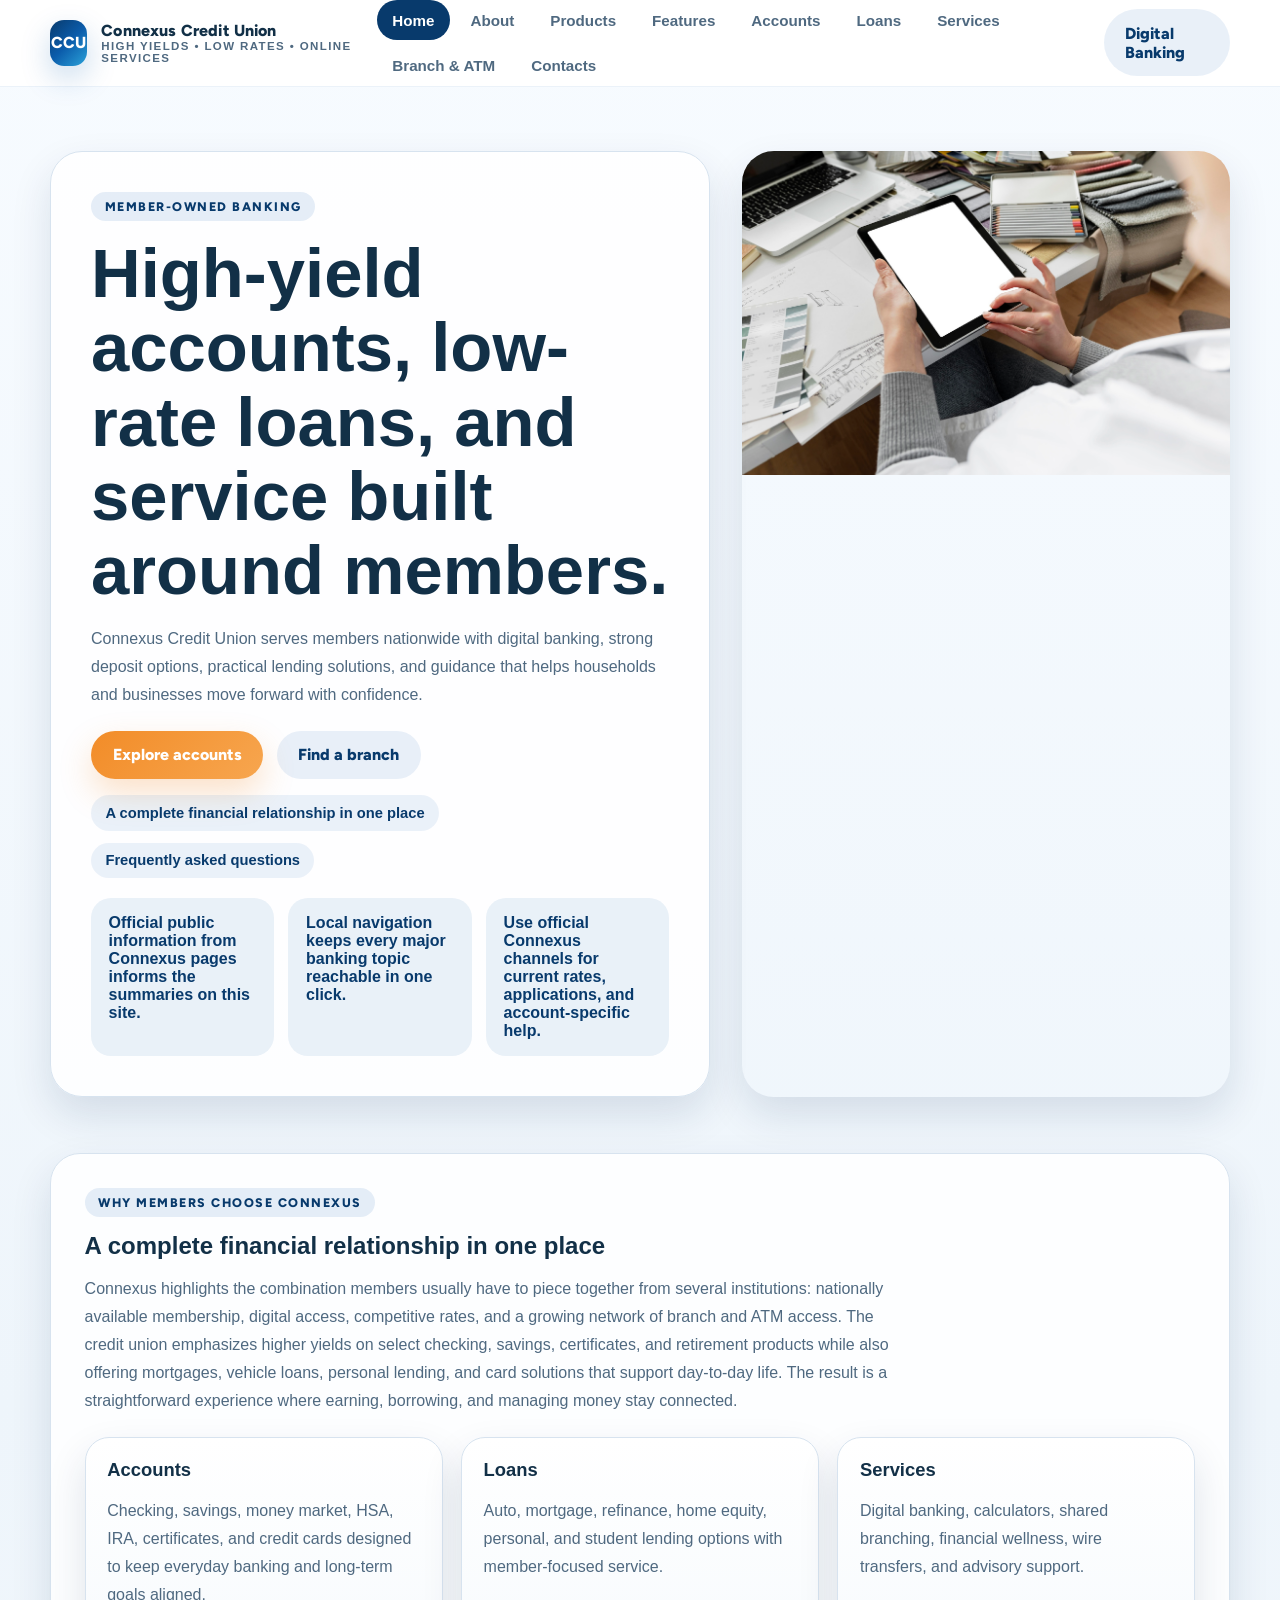
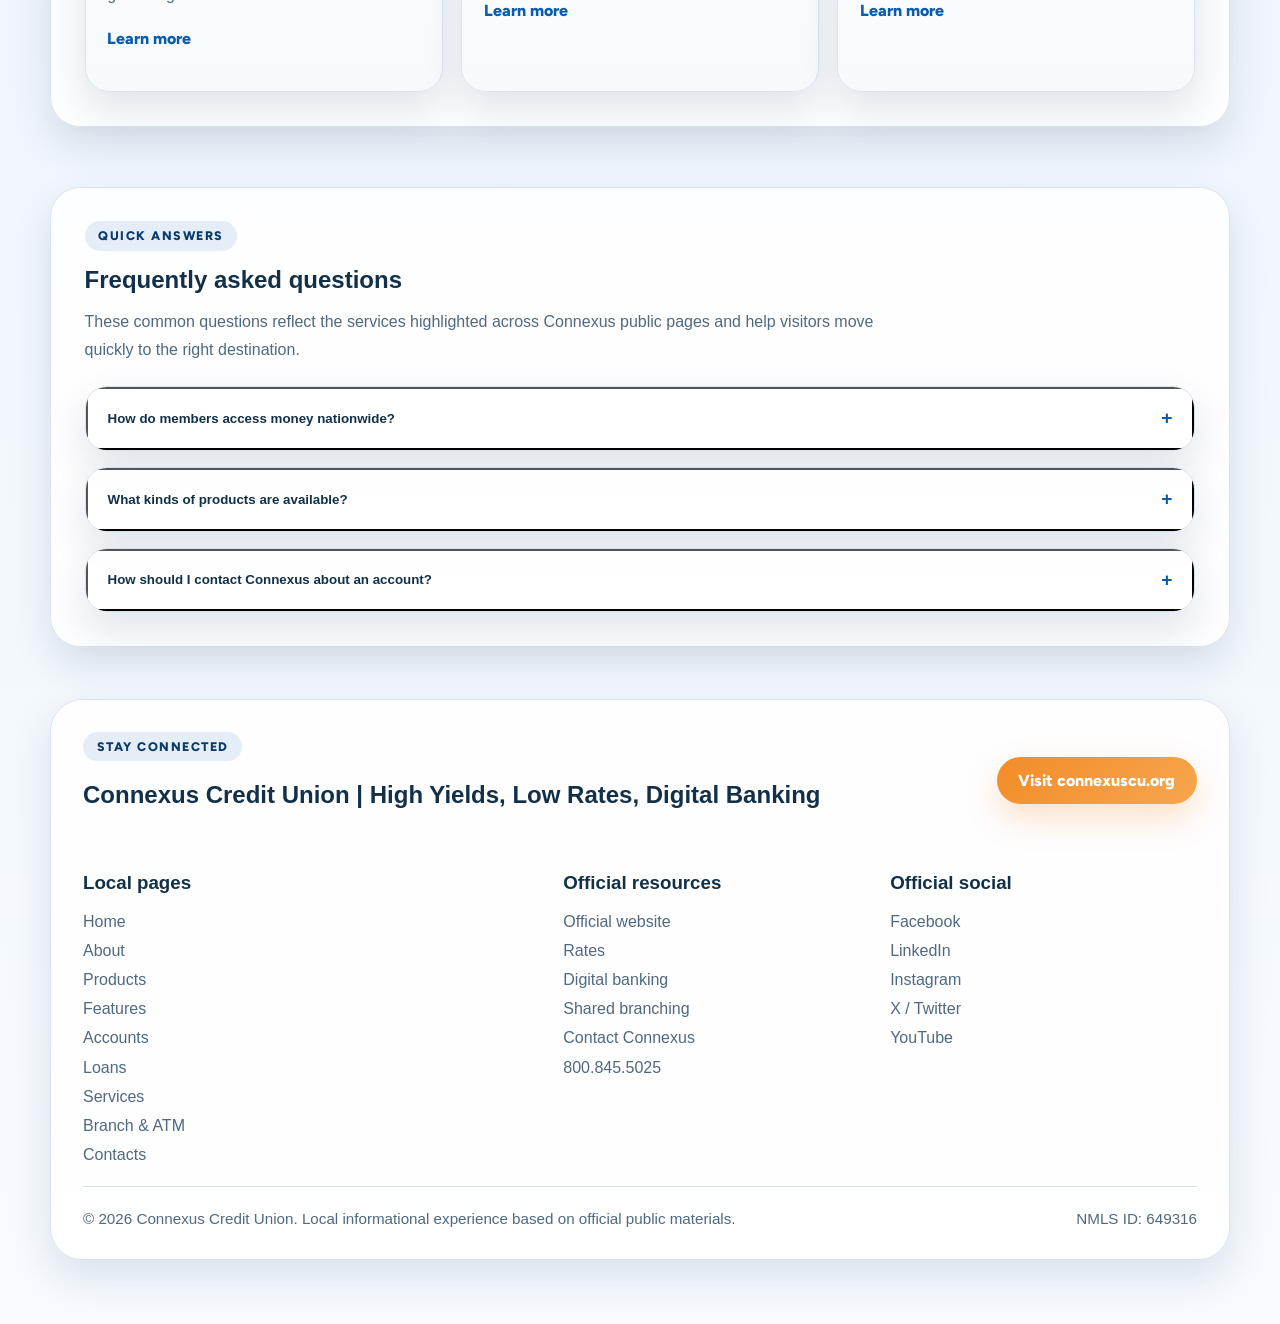
==== index.html @ adf637c6 "feat: add connexus site sections and navigation" ====
<!DOCTYPE html>
<html lang="en">
<head>
  <meta charset="UTF-8">
  <meta name="viewport" content="width=device-width, initial-scale=1.0">
  <title>Connexus Credit Union | High Yields, Low Rates, Digital Banking</title>
  <meta name="description" content="Connexus Credit Union informational page covering accounts, loans, services, locations, and contact details.">
  <link rel="preconnect" href="https://fonts.googleapis.com">
  <link rel="preconnect" href="https://fonts.gstatic.com" crossorigin>
  <link href="https://fonts.googleapis.com/css2?family=Figtree:wght@400;500;600;700;800&display=swap" rel="stylesheet">
  <link href="css2.css" rel="stylesheet">
  <link href="css2-1.css" rel="stylesheet">
  <link href="site.css" rel="stylesheet">
</head>
<body>
  <a class="skip-link" href="#main-content">Skip to content</a>
  <header class="site-header">
    <div class="container nav-shell">
      <a class="brand-mark" href="index.html">
        <span class="brand-icon">CCU</span>
        <span class="brand-copy">Connexus Credit Union<small>High yields • Low rates • Online services</small></span>
      </a>
      <nav aria-label="Primary">
        <button class="menu-toggle" type="button" data-mobile-toggle aria-expanded="false" aria-controls="mobile-menu">☰</button>
        <div class="nav-links" id="mobile-menu" data-mobile-menu><a class="nav-link is-active" href="index.html">Home</a><a class="nav-link" href="about/index.html">About</a><a class="nav-link" href="products/index.html">Products</a><a class="nav-link" href="features/index.html">Features</a><a class="nav-link" href="accounts/index.html">Accounts</a><a class="nav-link" href="loans/index.html">Loans</a><a class="nav-link" href="services/index.html">Services</a><a class="nav-link" href="branch-atm-locator/index.html">Branch & ATM</a><a class="nav-link" href="contacts/index.html">Contacts</a></div>
      </nav>
      <div class="nav-actions">
        <a class="button-secondary" href="https://www.connexuscu.org/digital-banking/" target="_blank" rel="noreferrer">Digital Banking</a>
      </div>
    </div>
  </header>
  <main id="main-content">
    <section class="page-hero">
      <div class="container hero-grid">
        <div class="hero-copy">
          <span class="kicker">Member-Owned Banking</span>
          <h1>High-yield accounts, low-rate loans, and service built around members.</h1>
          <p>Connexus Credit Union serves members nationwide with digital banking, strong deposit options, practical lending solutions, and guidance that helps households and businesses move forward with confidence.</p>
          <div class="hero-actions"><a class="button" href="accounts/index.html">Explore accounts</a><a class="button-secondary" href="branch-atm-locator/index.html">Find a branch</a></div>
          <div class="anchor-nav"><a href="#highlights">A complete financial relationship in one place</a><a href="#faq">Frequently asked questions</a></div>
          
      <div class="utility-strip">
        <div class="utility-chip">Official public information from Connexus pages informs the summaries on this site.</div>
        <div class="utility-chip">Local navigation keeps every major banking topic reachable in one click.</div>
        <div class="utility-chip">Use official Connexus channels for current rates, applications, and account-specific help.</div>
      </div>
    
        </div>
        <div class="hero-image">
          <img src="close-up-hands-holding-tablet_23-2148903495.jpg" alt="Connexus Credit Union themed illustration">
        </div>
      </div>
    </section>
    <section class="section" id="highlights"><div class="container"><div class="section-panel"><div class="section-heading"><span class="kicker">Why members choose Connexus</span><h2>A complete financial relationship in one place</h2><p>Connexus highlights the combination members usually have to piece together from several institutions: nationally available membership, digital access, competitive rates, and a growing network of branch and ATM access. The credit union emphasizes higher yields on select checking, savings, certificates, and retirement products while also offering mortgages, vehicle loans, personal lending, and card solutions that support day-to-day life. The result is a straightforward experience where earning, borrowing, and managing money stay connected.</p></div><div class="grid grid-3"><article class="card"><h3>Accounts</h3><p>Checking, savings, money market, HSA, IRA, certificates, and credit cards designed to keep everyday banking and long-term goals aligned.</p><p><a class="card-link" href="accounts/index.html">Learn more</a></p></article><article class="card"><h3>Loans</h3><p>Auto, mortgage, refinance, home equity, personal, and student lending options with member-focused service.</p><p><a class="card-link" href="loans/index.html">Learn more</a></p></article><article class="card"><h3>Services</h3><p>Digital banking, calculators, shared branching, financial wellness, wire transfers, and advisory support.</p><p><a class="card-link" href="services/index.html">Learn more</a></p></article></div></div></div></section><section class="section" id="faq"><div class="container"><div class="section-panel"><div class="section-heading"><span class="kicker">Quick answers</span><h2>Frequently asked questions</h2><p>These common questions reflect the services highlighted across Connexus public pages and help visitors move quickly to the right destination.</p></div><div class="faq-list"><article class="faq-item" data-faq-item><button class="faq-question" type="button" data-faq-button aria-expanded="false"><span>How do members access money nationwide?</span><span data-faq-symbol>+</span></button><div class="faq-answer" data-faq-answer hidden><p>Connexus participates in broad ATM and shared branching networks, so members can pair online banking with in-person access when they travel or relocate.</p></div></article><article class="faq-item" data-faq-item><button class="faq-question" type="button" data-faq-button aria-expanded="false"><span>What kinds of products are available?</span><span data-faq-symbol>+</span></button><div class="faq-answer" data-faq-answer hidden><p>The credit union offers deposit accounts, certificates, retirement and health savings options, mortgages, auto lending, personal loans, and cards for both individuals and businesses.</p></div></article><article class="faq-item" data-faq-item><button class="faq-question" type="button" data-faq-button aria-expanded="false"><span>How should I contact Connexus about an account?</span><span data-faq-symbol>+</span></button><div class="faq-answer" data-faq-answer hidden><p>For sensitive account questions, use Digital Banking secure messaging or call the member contact center instead of public email.</p></div></article></div></div></div></section>
  </main>
  
    <footer class="footer-cta">
      <div class="container">
        <div class="footer-panel">
          <div class="footer-title-row">
            <div>
              <span class="kicker">Stay connected</span>
              <h2 data-footer-title>Connexus Credit Union | High Yields, Low Rates, Digital Banking</h2>
            </div>
            <a class="button" href="https://www.connexuscu.org/" target="_blank" rel="noreferrer">Visit connexuscu.org</a>
          </div>
          <div class="footer-grid">
            <section class="footer-group" data-footer-group>
              <h3 data-footer-toggle>Local pages</h3>
              <div class="footer-links"><a href="index.html">Home</a><a href="about/index.html">About</a><a href="products/index.html">Products</a><a href="features/index.html">Features</a><a href="accounts/index.html">Accounts</a><a href="loans/index.html">Loans</a><a href="services/index.html">Services</a><a href="branch-atm-locator/index.html">Branch & ATM</a><a href="contacts/index.html">Contacts</a></div>
            </section>
            <section class="footer-group" data-footer-group>
              <h3 data-footer-toggle>Official resources</h3>
              <div class="meta-list"><a href="https://www.connexuscu.org/" target="_blank" rel="noreferrer">Official website</a><a href="https://www.connexuscu.org/rates" target="_blank" rel="noreferrer">Rates</a><a href="https://www.connexuscu.org/digital-banking/" target="_blank" rel="noreferrer">Digital banking</a><a href="https://www.connexuscu.org/about/branch-and-atm-locations/shared-branching" target="_blank" rel="noreferrer">Shared branching</a><a href="https://www.connexuscu.org/about/contact-us" target="_blank" rel="noreferrer">Contact Connexus</a><a href="tel:8008455025">800.845.5025</a></div>
            </section>
            <section class="footer-group" data-footer-group>
              <h3 data-footer-toggle>Official social</h3>
              <div class="social-list"><a href="https://www.facebook.com/connexuscu" target="_blank" rel="noreferrer">Facebook</a><a href="https://www.linkedin.com/company/connexus-credit-union/" target="_blank" rel="noreferrer">LinkedIn</a><a href="https://www.instagram.com/connexuscu/" target="_blank" rel="noreferrer">Instagram</a><a href="https://twitter.com/connexuscu" target="_blank" rel="noreferrer">X / Twitter</a><a href="https://www.youtube.com/connexuscu" target="_blank" rel="noreferrer">YouTube</a></div>
            </section>
          </div>
          <div class="footer-bottom">
            <span>© <span data-year></span> Connexus Credit Union. Local informational experience based on official public materials.</span>
            <span>NMLS ID: 649316</span>
          </div>
        </div>
      </div>
    </footer>
    
  <script src="site.js"></script>
</body>
</html>
---- css2.css ----
@font-face { font-family: "Inter"; src: url("") format("woff2"); font-style: italic; font-weight: 100; font-display: swap; unicode-range: U+460-52F, U+1C80-1C8A, U+20B4, U+2DE0-2DFF, U+A640-A69F, U+FE2E-FE2F; }
@font-face { font-family: "Inter"; src: url("") format("woff2"); font-style: italic; font-weight: 100; font-display: swap; unicode-range: U+301, U+400-45F, U+490-491, U+4B0-4B1, U+2116; }
@font-face { font-family: "Inter"; src: url("") format("woff2"); font-style: italic; font-weight: 100; font-display: swap; unicode-range: U+1F00-1FFF; }
@font-face { font-family: "Inter"; src: url("") format("woff2"); font-style: italic; font-weight: 100; font-display: swap; unicode-range: U+370-377, U+37A-37F, U+384-38A, U+38C, U+38E-3A1, U+3A3-3FF; }
@font-face { font-family: "Inter"; src: url("") format("woff2"); font-style: italic; font-weight: 100; font-display: swap; unicode-range: U+102-103, U+110-111, U+128-129, U+168-169, U+1A0-1A1, U+1AF-1B0, U+300-301, U+303-304, U+308-309, U+323, U+329, U+1EA0-1EF9, U+20AB; }
@font-face { font-family: "Inter"; src: url("") format("woff2"); font-style: italic; font-weight: 100; font-display: swap; unicode-range: U+100-2BA, U+2BD-2C5, U+2C7-2CC, U+2CE-2D7, U+2DD-2FF, U+304, U+308, U+329, U+1D00-1DBF, U+1E00-1E9F, U+1EF2-1EFF, U+2020, U+20A0-20AB, U+20AD-20C0, U+2113, U+2C60-2C7F, U+A720-A7FF; }
@font-face { font-family: "Inter"; src: url("") format("woff2"); font-style: italic; font-weight: 100; font-display: swap; unicode-range: U+0-FF, U+131, U+152-153, U+2BB-2BC, U+2C6, U+2DA, U+2DC, U+304, U+308, U+329, U+2000-206F, U+20AC, U+2122, U+2191, U+2193, U+2212, U+2215, U+FEFF, U+FFFD; }
@font-face { font-family: "Inter"; src: url("") format("woff2"); font-style: italic; font-weight: 200; font-display: swap; unicode-range: U+460-52F, U+1C80-1C8A, U+20B4, U+2DE0-2DFF, U+A640-A69F, U+FE2E-FE2F; }
@font-face { font-family: "Inter"; src: url("") format("woff2"); font-style: italic; font-weight: 200; font-display: swap; unicode-range: U+301, U+400-45F, U+490-491, U+4B0-4B1, U+2116; }
@font-face { font-family: "Inter"; src: url("") format("woff2"); font-style: italic; font-weight: 200; font-display: swap; unicode-range: U+1F00-1FFF; }
@font-face { font-family: "Inter"; src: url("") format("woff2"); font-style: italic; font-weight: 200; font-display: swap; unicode-range: U+370-377, U+37A-37F, U+384-38A, U+38C, U+38E-3A1, U+3A3-3FF; }
@font-face { font-family: "Inter"; src: url("") format("woff2"); font-style: italic; font-weight: 200; font-display: swap; unicode-range: U+102-103, U+110-111, U+128-129, U+168-169, U+1A0-1A1, U+1AF-1B0, U+300-301, U+303-304, U+308-309, U+323, U+329, U+1EA0-1EF9, U+20AB; }
@font-face { font-family: "Inter"; src: url("") format("woff2"); font-style: italic; font-weight: 200; font-display: swap; unicode-range: U+100-2BA, U+2BD-2C5, U+2C7-2CC, U+2CE-2D7, U+2DD-2FF, U+304, U+308, U+329, U+1D00-1DBF, U+1E00-1E9F, U+1EF2-1EFF, U+2020, U+20A0-20AB, U+20AD-20C0, U+2113, U+2C60-2C7F, U+A720-A7FF; }
@font-face { font-family: "Inter"; src: url("") format("woff2"); font-style: italic; font-weight: 200; font-display: swap; unicode-range: U+0-FF, U+131, U+152-153, U+2BB-2BC, U+2C6, U+2DA, U+2DC, U+304, U+308, U+329, U+2000-206F, U+20AC, U+2122, U+2191, U+2193, U+2212, U+2215, U+FEFF, U+FFFD; }
@font-face { font-family: "Inter"; src: url("") format("woff2"); font-style: italic; font-weight: 300; font-display: swap; unicode-range: U+460-52F, U+1C80-1C8A, U+20B4, U+2DE0-2DFF, U+A640-A69F, U+FE2E-FE2F; }
@font-face { font-family: "Inter"; src: url("") format("woff2"); font-style: italic; font-weight: 300; font-display: swap; unicode-range: U+301, U+400-45F, U+490-491, U+4B0-4B1, U+2116; }
@font-face { font-family: "Inter"; src: url("") format("woff2"); font-style: italic; font-weight: 300; font-display: swap; unicode-range: U+1F00-1FFF; }
@font-face { font-family: "Inter"; src: url("") format("woff2"); font-style: italic; font-weight: 300; font-display: swap; unicode-range: U+370-377, U+37A-37F, U+384-38A, U+38C, U+38E-3A1, U+3A3-3FF; }
@font-face { font-family: "Inter"; src: url("") format("woff2"); font-style: italic; font-weight: 300; font-display: swap; unicode-range: U+102-103, U+110-111, U+128-129, U+168-169, U+1A0-1A1, U+1AF-1B0, U+300-301, U+303-304, U+308-309, U+323, U+329, U+1EA0-1EF9, U+20AB; }
@font-face { font-family: "Inter"; src: url("") format("woff2"); font-style: italic; font-weight: 300; font-display: swap; unicode-range: U+100-2BA, U+2BD-2C5, U+2C7-2CC, U+2CE-2D7, U+2DD-2FF, U+304, U+308, U+329, U+1D00-1DBF, U+1E00-1E9F, U+1EF2-1EFF, U+2020, U+20A0-20AB, U+20AD-20C0, U+2113, U+2C60-2C7F, U+A720-A7FF; }
@font-face { font-family: "Inter"; src: url("") format("woff2"); font-style: italic; font-weight: 300; font-display: swap; unicode-range: U+0-FF, U+131, U+152-153, U+2BB-2BC, U+2C6, U+2DA, U+2DC, U+304, U+308, U+329, U+2000-206F, U+20AC, U+2122, U+2191, U+2193, U+2212, U+2215, U+FEFF, U+FFFD; }
@font-face { font-family: "Inter"; src: url("") format("woff2"); font-style: italic; font-weight: 400; font-display: swap; unicode-range: U+460-52F, U+1C80-1C8A, U+20B4, U+2DE0-2DFF, U+A640-A69F, U+FE2E-FE2F; }
@font-face { font-family: "Inter"; src: url("") format("woff2"); font-style: italic; font-weight: 400; font-display: swap; unicode-range: U+301, U+400-45F, U+490-491, U+4B0-4B1, U+2116; }
@font-face { font-family: "Inter"; src: url("") format("woff2"); font-style: italic; font-weight: 400; font-display: swap; unicode-range: U+1F00-1FFF; }
@font-face { font-family: "Inter"; src: url("") format("woff2"); font-style: italic; font-weight: 400; font-display: swap; unicode-range: U+370-377, U+37A-37F, U+384-38A, U+38C, U+38E-3A1, U+3A3-3FF; }
@font-face { font-family: "Inter"; src: url("") format("woff2"); font-style: italic; font-weight: 400; font-display: swap; unicode-range: U+102-103, U+110-111, U+128-129, U+168-169, U+1A0-1A1, U+1AF-1B0, U+300-301, U+303-304, U+308-309, U+323, U+329, U+1EA0-1EF9, U+20AB; }
@font-face { font-family: "Inter"; src: url("") format("woff2"); font-style: italic; font-weight: 400; font-display: swap; unicode-range: U+100-2BA, U+2BD-2C5, U+2C7-2CC, U+2CE-2D7, U+2DD-2FF, U+304, U+308, U+329, U+1D00-1DBF, U+1E00-1E9F, U+1EF2-1EFF, U+2020, U+20A0-20AB, U+20AD-20C0, U+2113, U+2C60-2C7F, U+A720-A7FF; }
@font-face { font-family: "Inter"; src: url("") format("woff2"); font-style: italic; font-weight: 400; font-display: swap; unicode-range: U+0-FF, U+131, U+152-153, U+2BB-2BC, U+2C6, U+2DA, U+2DC, U+304, U+308, U+329, U+2000-206F, U+20AC, U+2122, U+2191, U+2193, U+2212, U+2215, U+FEFF, U+FFFD; }
@font-face { font-family: "Inter"; src: url("") format("woff2"); font-style: italic; font-weight: 500; font-display: swap; unicode-range: U+460-52F, U+1C80-1C8A, U+20B4, U+2DE0-2DFF, U+A640-A69F, U+FE2E-FE2F; }
@font-face { font-family: "Inter"; src: url("") format("woff2"); font-style: italic; font-weight: 500; font-display: swap; unicode-range: U+301, U+400-45F, U+490-491, U+4B0-4B1, U+2116; }
@font-face { font-family: "Inter"; src: url("") format("woff2"); font-style: italic; font-weight: 500; font-display: swap; unicode-range: U+1F00-1FFF; }
@font-face { font-family: "Inter"; src: url("") format("woff2"); font-style: italic; font-weight: 500; font-display: swap; unicode-range: U+370-377, U+37A-37F, U+384-38A, U+38C, U+38E-3A1, U+3A3-3FF; }
@font-face { font-family: "Inter"; src: url("") format("woff2"); font-style: italic; font-weight: 500; font-display: swap; unicode-range: U+102-103, U+110-111, U+128-129, U+168-169, U+1A0-1A1, U+1AF-1B0, U+300-301, U+303-304, U+308-309, U+323, U+329, U+1EA0-1EF9, U+20AB; }
@font-face { font-family: "Inter"; src: url("") format("woff2"); font-style: italic; font-weight: 500; font-display: swap; unicode-range: U+100-2BA, U+2BD-2C5, U+2C7-2CC, U+2CE-2D7, U+2DD-2FF, U+304, U+308, U+329, U+1D00-1DBF, U+1E00-1E9F, U+1EF2-1EFF, U+2020, U+20A0-20AB, U+20AD-20C0, U+2113, U+2C60-2C7F, U+A720-A7FF; }
@font-face { font-family: "Inter"; src: url("") format("woff2"); font-style: italic; font-weight: 500; font-display: swap; unicode-range: U+0-FF, U+131, U+152-153, U+2BB-2BC, U+2C6, U+2DA, U+2DC, U+304, U+308, U+329, U+2000-206F, U+20AC, U+2122, U+2191, U+2193, U+2212, U+2215, U+FEFF, U+FFFD; }
@font-face { font-family: "Inter"; src: url("") format("woff2"); font-style: italic; font-weight: 600; font-display: swap; unicode-range: U+460-52F, U+1C80-1C8A, U+20B4, U+2DE0-2DFF, U+A640-A69F, U+FE2E-FE2F; }
@font-face { font-family: "Inter"; src: url("") format("woff2"); font-style: italic; font-weight: 600; font-display: swap; unicode-range: U+301, U+400-45F, U+490-491, U+4B0-4B1, U+2116; }
@font-face { font-family: "Inter"; src: url("") format("woff2"); font-style: italic; font-weight: 600; font-display: swap; unicode-range: U+1F00-1FFF; }
@font-face { font-family: "Inter"; src: url("") format("woff2"); font-style: italic; font-weight: 600; font-display: swap; unicode-range: U+370-377, U+37A-37F, U+384-38A, U+38C, U+38E-3A1, U+3A3-3FF; }
@font-face { font-family: "Inter"; src: url("") format("woff2"); font-style: italic; font-weight: 600; font-display: swap; unicode-range: U+102-103, U+110-111, U+128-129, U+168-169, U+1A0-1A1, U+1AF-1B0, U+300-301, U+303-304, U+308-309, U+323, U+329, U+1EA0-1EF9, U+20AB; }
@font-face { font-family: "Inter"; src: url("") format("woff2"); font-style: italic; font-weight: 600; font-display: swap; unicode-range: U+100-2BA, U+2BD-2C5, U+2C7-2CC, U+2CE-2D7, U+2DD-2FF, U+304, U+308, U+329, U+1D00-1DBF, U+1E00-1E9F, U+1EF2-1EFF, U+2020, U+20A0-20AB, U+20AD-20C0, U+2113, U+2C60-2C7F, U+A720-A7FF; }
@font-face { font-family: "Inter"; src: url("") format("woff2"); font-style: italic; font-weight: 600; font-display: swap; unicode-range: U+0-FF, U+131, U+152-153, U+2BB-2BC, U+2C6, U+2DA, U+2DC, U+304, U+308, U+329, U+2000-206F, U+20AC, U+2122, U+2191, U+2193, U+2212, U+2215, U+FEFF, U+FFFD; }
@font-face { font-family: "Inter"; src: url("") format("woff2"); font-style: italic; font-weight: 700; font-display: swap; unicode-range: U+460-52F, U+1C80-1C8A, U+20B4, U+2DE0-2DFF, U+A640-A69F, U+FE2E-FE2F; }
@font-face { font-family: "Inter"; src: url("") format("woff2"); font-style: italic; font-weight: 700; font-display: swap; unicode-range: U+301, U+400-45F, U+490-491, U+4B0-4B1, U+2116; }
@font-face { font-family: "Inter"; src: url("") format("woff2"); font-style: italic; font-weight: 700; font-display: swap; unicode-range: U+1F00-1FFF; }
@font-face { font-family: "Inter"; src: url("") format("woff2"); font-style: italic; font-weight: 700; font-display: swap; unicode-range: U+370-377, U+37A-37F, U+384-38A, U+38C, U+38E-3A1, U+3A3-3FF; }
@font-face { font-family: "Inter"; src: url("") format("woff2"); font-style: italic; font-weight: 700; font-display: swap; unicode-range: U+102-103, U+110-111, U+128-129, U+168-169, U+1A0-1A1, U+1AF-1B0, U+300-301, U+303-304, U+308-309, U+323, U+329, U+1EA0-1EF9, U+20AB; }
@font-face { font-family: "Inter"; src: url("") format("woff2"); font-style: italic; font-weight: 700; font-display: swap; unicode-range: U+100-2BA, U+2BD-2C5, U+2C7-2CC, U+2CE-2D7, U+2DD-2FF, U+304, U+308, U+329, U+1D00-1DBF, U+1E00-1E9F, U+1EF2-1EFF, U+2020, U+20A0-20AB, U+20AD-20C0, U+2113, U+2C60-2C7F, U+A720-A7FF; }
@font-face { font-family: "Inter"; src: url("") format("woff2"); font-style: italic; font-weight: 700; font-display: swap; unicode-range: U+0-FF, U+131, U+152-153, U+2BB-2BC, U+2C6, U+2DA, U+2DC, U+304, U+308, U+329, U+2000-206F, U+20AC, U+2122, U+2191, U+2193, U+2212, U+2215, U+FEFF, U+FFFD; }
@font-face { font-family: "Inter"; src: url("") format("woff2"); font-style: italic; font-weight: 800; font-display: swap; unicode-range: U+460-52F, U+1C80-1C8A, U+20B4, U+2DE0-2DFF, U+A640-A69F, U+FE2E-FE2F; }
@font-face { font-family: "Inter"; src: url("") format("woff2"); font-style: italic; font-weight: 800; font-display: swap; unicode-range: U+301, U+400-45F, U+490-491, U+4B0-4B1, U+2116; }
@font-face { font-family: "Inter"; src: url("") format("woff2"); font-style: italic; font-weight: 800; font-display: swap; unicode-range: U+1F00-1FFF; }
@font-face { font-family: "Inter"; src: url("") format("woff2"); font-style: italic; font-weight: 800; font-display: swap; unicode-range: U+370-377, U+37A-37F, U+384-38A, U+38C, U+38E-3A1, U+3A3-3FF; }
@font-face { font-family: "Inter"; src: url("") format("woff2"); font-style: italic; font-weight: 800; font-display: swap; unicode-range: U+102-103, U+110-111, U+128-129, U+168-169, U+1A0-1A1, U+1AF-1B0, U+300-301, U+303-304, U+308-309, U+323, U+329, U+1EA0-1EF9, U+20AB; }
@font-face { font-family: "Inter"; src: url("") format("woff2"); font-style: italic; font-weight: 800; font-display: swap; unicode-range: U+100-2BA, U+2BD-2C5, U+2C7-2CC, U+2CE-2D7, U+2DD-2FF, U+304, U+308, U+329, U+1D00-1DBF, U+1E00-1E9F, U+1EF2-1EFF, U+2020, U+20A0-20AB, U+20AD-20C0, U+2113, U+2C60-2C7F, U+A720-A7FF; }
@font-face { font-family: "Inter"; src: url("") format("woff2"); font-style: italic; font-weight: 800; font-display: swap; unicode-range: U+0-FF, U+131, U+152-153, U+2BB-2BC, U+2C6, U+2DA, U+2DC, U+304, U+308, U+329, U+2000-206F, U+20AC, U+2122, U+2191, U+2193, U+2212, U+2215, U+FEFF, U+FFFD; }
@font-face { font-family: "Inter"; src: url("") format("woff2"); font-style: italic; font-weight: 900; font-display: swap; unicode-range: U+460-52F, U+1C80-1C8A, U+20B4, U+2DE0-2DFF, U+A640-A69F, U+FE2E-FE2F; }
@font-face { font-family: "Inter"; src: url("") format("woff2"); font-style: italic; font-weight: 900; font-display: swap; unicode-range: U+301, U+400-45F, U+490-491, U+4B0-4B1, U+2116; }
@font-face { font-family: "Inter"; src: url("") format("woff2"); font-style: italic; font-weight: 900; font-display: swap; unicode-range: U+1F00-1FFF; }
@font-face { font-family: "Inter"; src: url("") format("woff2"); font-style: italic; font-weight: 900; font-display: swap; unicode-range: U+370-377, U+37A-37F, U+384-38A, U+38C, U+38E-3A1, U+3A3-3FF; }
@font-face { font-family: "Inter"; src: url("") format("woff2"); font-style: italic; font-weight: 900; font-display: swap; unicode-range: U+102-103, U+110-111, U+128-129, U+168-169, U+1A0-1A1, U+1AF-1B0, U+300-301, U+303-304, U+308-309, U+323, U+329, U+1EA0-1EF9, U+20AB; }
@font-face { font-family: "Inter"; src: url("") format("woff2"); font-style: italic; font-weight: 900; font-display: swap; unicode-range: U+100-2BA, U+2BD-2C5, U+2C7-2CC, U+2CE-2D7, U+2DD-2FF, U+304, U+308, U+329, U+1D00-1DBF, U+1E00-1E9F, U+1EF2-1EFF, U+2020, U+20A0-20AB, U+20AD-20C0, U+2113, U+2C60-2C7F, U+A720-A7FF; }
@font-face { font-family: "Inter"; src: url("") format("woff2"); font-style: italic; font-weight: 900; font-display: swap; unicode-range: U+0-FF, U+131, U+152-153, U+2BB-2BC, U+2C6, U+2DA, U+2DC, U+304, U+308, U+329, U+2000-206F, U+20AC, U+2122, U+2191, U+2193, U+2212, U+2215, U+FEFF, U+FFFD; }
@font-face { font-family: "Inter"; src: url("") format("woff2"); font-style: normal; font-weight: 100; font-display: swap; unicode-range: U+460-52F, U+1C80-1C8A, U+20B4, U+2DE0-2DFF, U+A640-A69F, U+FE2E-FE2F; }
@font-face { font-family: "Inter"; src: url("") format("woff2"); font-style: normal; font-weight: 100; font-display: swap; unicode-range: U+301, U+400-45F, U+490-491, U+4B0-4B1, U+2116; }
@font-face { font-family: "Inter"; src: url("") format("woff2"); font-style: normal; font-weight: 100; font-display: swap; unicode-range: U+1F00-1FFF; }
@font-face { font-family: "Inter"; src: url("") format("woff2"); font-style: normal; font-weight: 100; font-display: swap; unicode-range: U+370-377, U+37A-37F, U+384-38A, U+38C, U+38E-3A1, U+3A3-3FF; }
@font-face { font-family: "Inter"; src: url("") format("woff2"); font-style: normal; font-weight: 100; font-display: swap; unicode-range: U+102-103, U+110-111, U+128-129, U+168-169, U+1A0-1A1, U+1AF-1B0, U+300-301, U+303-304, U+308-309, U+323, U+329, U+1EA0-1EF9, U+20AB; }
@font-face { font-family: "Inter"; src: url("") format("woff2"); font-style: normal; font-weight: 100; font-display: swap; unicode-range: U+100-2BA, U+2BD-2C5, U+2C7-2CC, U+2CE-2D7, U+2DD-2FF, U+304, U+308, U+329, U+1D00-1DBF, U+1E00-1E9F, U+1EF2-1EFF, U+2020, U+20A0-20AB, U+20AD-20C0, U+2113, U+2C60-2C7F, U+A720-A7FF; }
@font-face { font-family: "Inter"; src: url("") format("woff2"); font-style: normal; font-weight: 100; font-display: swap; unicode-range: U+0-FF, U+131, U+152-153, U+2BB-2BC, U+2C6, U+2DA, U+2DC, U+304, U+308, U+329, U+2000-206F, U+20AC, U+2122, U+2191, U+2193, U+2212, U+2215, U+FEFF, U+FFFD; }
@font-face { font-family: "Inter"; src: url("") format("woff2"); font-style: normal; font-weight: 200; font-display: swap; unicode-range: U+460-52F, U+1C80-1C8A, U+20B4, U+2DE0-2DFF, U+A640-A69F, U+FE2E-FE2F; }
@font-face { font-family: "Inter"; src: url("") format("woff2"); font-style: normal; font-weight: 200; font-display: swap; unicode-range: U+301, U+400-45F, U+490-491, U+4B0-4B1, U+2116; }
@font-face { font-family: "Inter"; src: url("") format("woff2"); font-style: normal; font-weight: 200; font-display: swap; unicode-range: U+1F00-1FFF; }
@font-face { font-family: "Inter"; src: url("") format("woff2"); font-style: normal; font-weight: 200; font-display: swap; unicode-range: U+370-377, U+37A-37F, U+384-38A, U+38C, U+38E-3A1, U+3A3-3FF; }
@font-face { font-family: "Inter"; src: url("") format("woff2"); font-style: normal; font-weight: 200; font-display: swap; unicode-range: U+102-103, U+110-111, U+128-129, U+168-169, U+1A0-1A1, U+1AF-1B0, U+300-301, U+303-304, U+308-309, U+323, U+329, U+1EA0-1EF9, U+20AB; }
@font-face { font-family: "Inter"; src: url("") format("woff2"); font-style: normal; font-weight: 200; font-display: swap; unicode-range: U+100-2BA, U+2BD-2C5, U+2C7-2CC, U+2CE-2D7, U+2DD-2FF, U+304, U+308, U+329, U+1D00-1DBF, U+1E00-1E9F, U+1EF2-1EFF, U+2020, U+20A0-20AB, U+20AD-20C0, U+2113, U+2C60-2C7F, U+A720-A7FF; }
@font-face { font-family: "Inter"; src: url("") format("woff2"); font-style: normal; font-weight: 200; font-display: swap; unicode-range: U+0-FF, U+131, U+152-153, U+2BB-2BC, U+2C6, U+2DA, U+2DC, U+304, U+308, U+329, U+2000-206F, U+20AC, U+2122, U+2191, U+2193, U+2212, U+2215, U+FEFF, U+FFFD; }
@font-face { font-family: "Inter"; src: url("") format("woff2"); font-style: normal; font-weight: 300; font-display: swap; unicode-range: U+460-52F, U+1C80-1C8A, U+20B4, U+2DE0-2DFF, U+A640-A69F, U+FE2E-FE2F; }
@font-face { font-family: "Inter"; src: url("") format("woff2"); font-style: normal; font-weight: 300; font-display: swap; unicode-range: U+301, U+400-45F, U+490-491, U+4B0-4B1, U+2116; }
@font-face { font-family: "Inter"; src: url("") format("woff2"); font-style: normal; font-weight: 300; font-display: swap; unicode-range: U+1F00-1FFF; }
@font-face { font-family: "Inter"; src: url("") format("woff2"); font-style: normal; font-weight: 300; font-display: swap; unicode-range: U+370-377, U+37A-37F, U+384-38A, U+38C, U+38E-3A1, U+3A3-3FF; }
@font-face { font-family: "Inter"; src: url("") format("woff2"); font-style: normal; font-weight: 300; font-display: swap; unicode-range: U+102-103, U+110-111, U+128-129, U+168-169, U+1A0-1A1, U+1AF-1B0, U+300-301, U+303-304, U+308-309, U+323, U+329, U+1EA0-1EF9, U+20AB; }
@font-face { font-family: "Inter"; src: url("") format("woff2"); font-style: normal; font-weight: 300; font-display: swap; unicode-range: U+100-2BA, U+2BD-2C5, U+2C7-2CC, U+2CE-2D7, U+2DD-2FF, U+304, U+308, U+329, U+1D00-1DBF, U+1E00-1E9F, U+1EF2-1EFF, U+2020, U+20A0-20AB, U+20AD-20C0, U+2113, U+2C60-2C7F, U+A720-A7FF; }
@font-face { font-family: "Inter"; src: url("") format("woff2"); font-style: normal; font-weight: 300; font-display: swap; unicode-range: U+0-FF, U+131, U+152-153, U+2BB-2BC, U+2C6, U+2DA, U+2DC, U+304, U+308, U+329, U+2000-206F, U+20AC, U+2122, U+2191, U+2193, U+2212, U+2215, U+FEFF, U+FFFD; }
@font-face { font-family: "Inter"; src: url("") format("woff2"); font-style: normal; font-weight: 400; font-display: swap; unicode-range: U+460-52F, U+1C80-1C8A, U+20B4, U+2DE0-2DFF, U+A640-A69F, U+FE2E-FE2F; }
@font-face { font-family: "Inter"; src: url("") format("woff2"); font-style: normal; font-weight: 400; font-display: swap; unicode-range: U+301, U+400-45F, U+490-491, U+4B0-4B1, U+2116; }
@font-face { font-family: "Inter"; src: url("") format("woff2"); font-style: normal; font-weight: 400; font-display: swap; unicode-range: U+1F00-1FFF; }
@font-face { font-family: "Inter"; src: url("") format("woff2"); font-style: normal; font-weight: 400; font-display: swap; unicode-range: U+370-377, U+37A-37F, U+384-38A, U+38C, U+38E-3A1, U+3A3-3FF; }
@font-face { font-family: "Inter"; src: url("") format("woff2"); font-style: normal; font-weight: 400; font-display: swap; unicode-range: U+102-103, U+110-111, U+128-129, U+168-169, U+1A0-1A1, U+1AF-1B0, U+300-301, U+303-304, U+308-309, U+323, U+329, U+1EA0-1EF9, U+20AB; }
@font-face { font-family: "Inter"; src: url("") format("woff2"); font-style: normal; font-weight: 400; font-display: swap; unicode-range: U+100-2BA, U+2BD-2C5, U+2C7-2CC, U+2CE-2D7, U+2DD-2FF, U+304, U+308, U+329, U+1D00-1DBF, U+1E00-1E9F, U+1EF2-1EFF, U+2020, U+20A0-20AB, U+20AD-20C0, U+2113, U+2C60-2C7F, U+A720-A7FF; }
@font-face { font-family: "Inter"; src: url("") format("woff2"); font-style: normal; font-weight: 400; font-display: swap; unicode-range: U+0-FF, U+131, U+152-153, U+2BB-2BC, U+2C6, U+2DA, U+2DC, U+304, U+308, U+329, U+2000-206F, U+20AC, U+2122, U+2191, U+2193, U+2212, U+2215, U+FEFF, U+FFFD; }
@font-face { font-family: "Inter"; src: url("") format("woff2"); font-style: normal; font-weight: 500; font-display: swap; unicode-range: U+460-52F, U+1C80-1C8A, U+20B4, U+2DE0-2DFF, U+A640-A69F, U+FE2E-FE2F; }
@font-face { font-family: "Inter"; src: url("") format("woff2"); font-style: normal; font-weight: 500; font-display: swap; unicode-range: U+301, U+400-45F, U+490-491, U+4B0-4B1, U+2116; }
@font-face { font-family: "Inter"; src: url("") format("woff2"); font-style: normal; font-weight: 500; font-display: swap; unicode-range: U+1F00-1FFF; }
@font-face { font-family: "Inter"; src: url("") format("woff2"); font-style: normal; font-weight: 500; font-display: swap; unicode-range: U+370-377, U+37A-37F, U+384-38A, U+38C, U+38E-3A1, U+3A3-3FF; }
@font-face { font-family: "Inter"; src: url("") format("woff2"); font-style: normal; font-weight: 500; font-display: swap; unicode-range: U+102-103, U+110-111, U+128-129, U+168-169, U+1A0-1A1, U+1AF-1B0, U+300-301, U+303-304, U+308-309, U+323, U+329, U+1EA0-1EF9, U+20AB; }
@font-face { font-family: "Inter"; src: url("") format("woff2"); font-style: normal; font-weight: 500; font-display: swap; unicode-range: U+100-2BA, U+2BD-2C5, U+2C7-2CC, U+2CE-2D7, U+2DD-2FF, U+304, U+308, U+329, U+1D00-1DBF, U+1E00-1E9F, U+1EF2-1EFF, U+2020, U+20A0-20AB, U+20AD-20C0, U+2113, U+2C60-2C7F, U+A720-A7FF; }
@font-face { font-family: "Inter"; src: url("") format("woff2"); font-style: normal; font-weight: 500; font-display: swap; unicode-range: U+0-FF, U+131, U+152-153, U+2BB-2BC, U+2C6, U+2DA, U+2DC, U+304, U+308, U+329, U+2000-206F, U+20AC, U+2122, U+2191, U+2193, U+2212, U+2215, U+FEFF, U+FFFD; }
@font-face { font-family: "Inter"; src: url("") format("woff2"); font-style: normal; font-weight: 600; font-display: swap; unicode-range: U+460-52F, U+1C80-1C8A, U+20B4, U+2DE0-2DFF, U+A640-A69F, U+FE2E-FE2F; }
@font-face { font-family: "Inter"; src: url("") format("woff2"); font-style: normal; font-weight: 600; font-display: swap; unicode-range: U+301, U+400-45F, U+490-491, U+4B0-4B1, U+2116; }
@font-face { font-family: "Inter"; src: url("") format("woff2"); font-style: normal; font-weight: 600; font-display: swap; unicode-range: U+1F00-1FFF; }
@font-face { font-family: "Inter"; src: url("") format("woff2"); font-style: normal; font-weight: 600; font-display: swap; unicode-range: U+370-377, U+37A-37F, U+384-38A, U+38C, U+38E-3A1, U+3A3-3FF; }
@font-face { font-family: "Inter"; src: url("") format("woff2"); font-style: normal; font-weight: 600; font-display: swap; unicode-range: U+102-103, U+110-111, U+128-129, U+168-169, U+1A0-1A1, U+1AF-1B0, U+300-301, U+303-304, U+308-309, U+323, U+329, U+1EA0-1EF9, U+20AB; }
@font-face { font-family: "Inter"; src: url("") format("woff2"); font-style: normal; font-weight: 600; font-display: swap; unicode-range: U+100-2BA, U+2BD-2C5, U+2C7-2CC, U+2CE-2D7, U+2DD-2FF, U+304, U+308, U+329, U+1D00-1DBF, U+1E00-1E9F, U+1EF2-1EFF, U+2020, U+20A0-20AB, U+20AD-20C0, U+2113, U+2C60-2C7F, U+A720-A7FF; }
@font-face { font-family: "Inter"; src: url("") format("woff2"); font-style: normal; font-weight: 600; font-display: swap; unicode-range: U+0-FF, U+131, U+152-153, U+2BB-2BC, U+2C6, U+2DA, U+2DC, U+304, U+308, U+329, U+2000-206F, U+20AC, U+2122, U+2191, U+2193, U+2212, U+2215, U+FEFF, U+FFFD; }
@font-face { font-family: "Inter"; src: url("") format("woff2"); font-style: normal; font-weight: 700; font-display: swap; unicode-range: U+460-52F, U+1C80-1C8A, U+20B4, U+2DE0-2DFF, U+A640-A69F, U+FE2E-FE2F; }
@font-face { font-family: "Inter"; src: url("") format("woff2"); font-style: normal; font-weight: 700; font-display: swap; unicode-range: U+301, U+400-45F, U+490-491, U+4B0-4B1, U+2116; }
@font-face { font-family: "Inter"; src: url("") format("woff2"); font-style: normal; font-weight: 700; font-display: swap; unicode-range: U+1F00-1FFF; }
@font-face { font-family: "Inter"; src: url("") format("woff2"); font-style: normal; font-weight: 700; font-display: swap; unicode-range: U+370-377, U+37A-37F, U+384-38A, U+38C, U+38E-3A1, U+3A3-3FF; }
@font-face { font-family: "Inter"; src: url("") format("woff2"); font-style: normal; font-weight: 700; font-display: swap; unicode-range: U+102-103, U+110-111, U+128-129, U+168-169, U+1A0-1A1, U+1AF-1B0, U+300-301, U+303-304, U+308-309, U+323, U+329, U+1EA0-1EF9, U+20AB; }
@font-face { font-family: "Inter"; src: url("") format("woff2"); font-style: normal; font-weight: 700; font-display: swap; unicode-range: U+100-2BA, U+2BD-2C5, U+2C7-2CC, U+2CE-2D7, U+2DD-2FF, U+304, U+308, U+329, U+1D00-1DBF, U+1E00-1E9F, U+1EF2-1EFF, U+2020, U+20A0-20AB, U+20AD-20C0, U+2113, U+2C60-2C7F, U+A720-A7FF; }
@font-face { font-family: "Inter"; src: url("") format("woff2"); font-style: normal; font-weight: 700; font-display: swap; unicode-range: U+0-FF, U+131, U+152-153, U+2BB-2BC, U+2C6, U+2DA, U+2DC, U+304, U+308, U+329, U+2000-206F, U+20AC, U+2122, U+2191, U+2193, U+2212, U+2215, U+FEFF, U+FFFD; }
@font-face { font-family: "Inter"; src: url("") format("woff2"); font-style: normal; font-weight: 800; font-display: swap; unicode-range: U+460-52F, U+1C80-1C8A, U+20B4, U+2DE0-2DFF, U+A640-A69F, U+FE2E-FE2F; }
@font-face { font-family: "Inter"; src: url("") format("woff2"); font-style: normal; font-weight: 800; font-display: swap; unicode-range: U+301, U+400-45F, U+490-491, U+4B0-4B1, U+2116; }
@font-face { font-family: "Inter"; src: url("") format("woff2"); font-style: normal; font-weight: 800; font-display: swap; unicode-range: U+1F00-1FFF; }
@font-face { font-family: "Inter"; src: url("") format("woff2"); font-style: normal; font-weight: 800; font-display: swap; unicode-range: U+370-377, U+37A-37F, U+384-38A, U+38C, U+38E-3A1, U+3A3-3FF; }
@font-face { font-family: "Inter"; src: url("") format("woff2"); font-style: normal; font-weight: 800; font-display: swap; unicode-range: U+102-103, U+110-111, U+128-129, U+168-169, U+1A0-1A1, U+1AF-1B0, U+300-301, U+303-304, U+308-309, U+323, U+329, U+1EA0-1EF9, U+20AB; }
@font-face { font-family: "Inter"; src: url("") format("woff2"); font-style: normal; font-weight: 800; font-display: swap; unicode-range: U+100-2BA, U+2BD-2C5, U+2C7-2CC, U+2CE-2D7, U+2DD-2FF, U+304, U+308, U+329, U+1D00-1DBF, U+1E00-1E9F, U+1EF2-1EFF, U+2020, U+20A0-20AB, U+20AD-20C0, U+2113, U+2C60-2C7F, U+A720-A7FF; }
@font-face { font-family: "Inter"; src: url("") format("woff2"); font-style: normal; font-weight: 800; font-display: swap; unicode-range: U+0-FF, U+131, U+152-153, U+2BB-2BC, U+2C6, U+2DA, U+2DC, U+304, U+308, U+329, U+2000-206F, U+20AC, U+2122, U+2191, U+2193, U+2212, U+2215, U+FEFF, U+FFFD; }
@font-face { font-family: "Inter"; src: url("") format("woff2"); font-style: normal; font-weight: 900; font-display: swap; unicode-range: U+460-52F, U+1C80-1C8A, U+20B4, U+2DE0-2DFF, U+A640-A69F, U+FE2E-FE2F; }
@font-face { font-family: "Inter"; src: url("") format("woff2"); font-style: normal; font-weight: 900; font-display: swap; unicode-range: U+301, U+400-45F, U+490-491, U+4B0-4B1, U+2116; }
@font-face { font-family: "Inter"; src: url("") format("woff2"); font-style: normal; font-weight: 900; font-display: swap; unicode-range: U+1F00-1FFF; }
@font-face { font-family: "Inter"; src: url("") format("woff2"); font-style: normal; font-weight: 900; font-display: swap; unicode-range: U+370-377, U+37A-37F, U+384-38A, U+38C, U+38E-3A1, U+3A3-3FF; }
@font-face { font-family: "Inter"; src: url("") format("woff2"); font-style: normal; font-weight: 900; font-display: swap; unicode-range: U+102-103, U+110-111, U+128-129, U+168-169, U+1A0-1A1, U+1AF-1B0, U+300-301, U+303-304, U+308-309, U+323, U+329, U+1EA0-1EF9, U+20AB; }
@font-face { font-family: "Inter"; src: url("") format("woff2"); font-style: normal; font-weight: 900; font-display: swap; unicode-range: U+100-2BA, U+2BD-2C5, U+2C7-2CC, U+2CE-2D7, U+2DD-2FF, U+304, U+308, U+329, U+1D00-1DBF, U+1E00-1E9F, U+1EF2-1EFF, U+2020, U+20A0-20AB, U+20AD-20C0, U+2113, U+2C60-2C7F, U+A720-A7FF; }
@font-face { font-family: "Inter"; src: url("") format("woff2"); font-style: normal; font-weight: 900; font-display: swap; unicode-range: U+0-FF, U+131, U+152-153, U+2BB-2BC, U+2C6, U+2DA, U+2DC, U+304, U+308, U+329, U+2000-206F, U+20AC, U+2122, U+2191, U+2193, U+2212, U+2215, U+FEFF, U+FFFD; }
@font-face { font-family: "Inter Tight"; src: url("") format("woff2"); font-style: italic; font-weight: 100; font-display: swap; unicode-range: U+460-52F, U+1C80-1C8A, U+20B4, U+2DE0-2DFF, U+A640-A69F, U+FE2E-FE2F; }
@font-face { font-family: "Inter Tight"; src: url("") format("woff2"); font-style: italic; font-weight: 100; font-display: swap; unicode-range: U+301, U+400-45F, U+490-491, U+4B0-4B1, U+2116; }
@font-face { font-family: "Inter Tight"; src: url("") format("woff2"); font-style: italic; font-weight: 100; font-display: swap; unicode-range: U+1F00-1FFF; }
@font-face { font-family: "Inter Tight"; src: url("") format("woff2"); font-style: italic; font-weight: 100; font-display: swap; unicode-range: U+370-377, U+37A-37F, U+384-38A, U+38C, U+38E-3A1, U+3A3-3FF; }
@font-face { font-family: "Inter Tight"; src: url("") format("woff2"); font-style: italic; font-weight: 100; font-display: swap; unicode-range: U+102-103, U+110-111, U+128-129, U+168-169, U+1A0-1A1, U+1AF-1B0, U+300-301, U+303-304, U+308-309, U+323, U+329, U+1EA0-1EF9, U+20AB; }
@font-face { font-family: "Inter Tight"; src: url("") format("woff2"); font-style: italic; font-weight: 100; font-display: swap; unicode-range: U+100-2BA, U+2BD-2C5, U+2C7-2CC, U+2CE-2D7, U+2DD-2FF, U+304, U+308, U+329, U+1D00-1DBF, U+1E00-1E9F, U+1EF2-1EFF, U+2020, U+20A0-20AB, U+20AD-20C0, U+2113, U+2C60-2C7F, U+A720-A7FF; }
@font-face { font-family: "Inter Tight"; src: url("") format("woff2"); font-style: italic; font-weight: 100; font-display: swap; unicode-range: U+0-FF, U+131, U+152-153, U+2BB-2BC, U+2C6, U+2DA, U+2DC, U+304, U+308, U+329, U+2000-206F, U+20AC, U+2122, U+2191, U+2193, U+2212, U+2215, U+FEFF, U+FFFD; }
@font-face { font-family: "Inter Tight"; src: url("") format("woff2"); font-style: italic; font-weight: 200; font-display: swap; unicode-range: U+460-52F, U+1C80-1C8A, U+20B4, U+2DE0-2DFF, U+A640-A69F, U+FE2E-FE2F; }
@font-face { font-family: "Inter Tight"; src: url("") format("woff2"); font-style: italic; font-weight: 200; font-display: swap; unicode-range: U+301, U+400-45F, U+490-491, U+4B0-4B1, U+2116; }
@font-face { font-family: "Inter Tight"; src: url("") format("woff2"); font-style: italic; font-weight: 200; font-display: swap; unicode-range: U+1F00-1FFF; }
@font-face { font-family: "Inter Tight"; src: url("") format("woff2"); font-style: italic; font-weight: 200; font-display: swap; unicode-range: U+370-377, U+37A-37F, U+384-38A, U+38C, U+38E-3A1, U+3A3-3FF; }
@font-face { font-family: "Inter Tight"; src: url("") format("woff2"); font-style: italic; font-weight: 200; font-display: swap; unicode-range: U+102-103, U+110-111, U+128-129, U+168-169, U+1A0-1A1, U+1AF-1B0, U+300-301, U+303-304, U+308-309, U+323, U+329, U+1EA0-1EF9, U+20AB; }
@font-face { font-family: "Inter Tight"; src: url("") format("woff2"); font-style: italic; font-weight: 200; font-display: swap; unicode-range: U+100-2BA, U+2BD-2C5, U+2C7-2CC, U+2CE-2D7, U+2DD-2FF, U+304, U+308, U+329, U+1D00-1DBF, U+1E00-1E9F, U+1EF2-1EFF, U+2020, U+20A0-20AB, U+20AD-20C0, U+2113, U+2C60-2C7F, U+A720-A7FF; }
@font-face { font-family: "Inter Tight"; src: url("") format("woff2"); font-style: italic; font-weight: 200; font-display: swap; unicode-range: U+0-FF, U+131, U+152-153, U+2BB-2BC, U+2C6, U+2DA, U+2DC, U+304, U+308, U+329, U+2000-206F, U+20AC, U+2122, U+2191, U+2193, U+2212, U+2215, U+FEFF, U+FFFD; }
@font-face { font-family: "Inter Tight"; src: url("") format("woff2"); font-style: italic; font-weight: 300; font-display: swap; unicode-range: U+460-52F, U+1C80-1C8A, U+20B4, U+2DE0-2DFF, U+A640-A69F, U+FE2E-FE2F; }
@font-face { font-family: "Inter Tight"; src: url("") format("woff2"); font-style: italic; font-weight: 300; font-display: swap; unicode-range: U+301, U+400-45F, U+490-491, U+4B0-4B1, U+2116; }
@font-face { font-family: "Inter Tight"; src: url("") format("woff2"); font-style: italic; font-weight: 300; font-display: swap; unicode-range: U+1F00-1FFF; }
@font-face { font-family: "Inter Tight"; src: url("") format("woff2"); font-style: italic; font-weight: 300; font-display: swap; unicode-range: U+370-377, U+37A-37F, U+384-38A, U+38C, U+38E-3A1, U+3A3-3FF; }
@font-face { font-family: "Inter Tight"; src: url("") format("woff2"); font-style: italic; font-weight: 300; font-display: swap; unicode-range: U+102-103, U+110-111, U+128-129, U+168-169, U+1A0-1A1, U+1AF-1B0, U+300-301, U+303-304, U+308-309, U+323, U+329, U+1EA0-1EF9, U+20AB; }
@font-face { font-family: "Inter Tight"; src: url("") format("woff2"); font-style: italic; font-weight: 300; font-display: swap; unicode-range: U+100-2BA, U+2BD-2C5, U+2C7-2CC, U+2CE-2D7, U+2DD-2FF, U+304, U+308, U+329, U+1D00-1DBF, U+1E00-1E9F, U+1EF2-1EFF, U+2020, U+20A0-20AB, U+20AD-20C0, U+2113, U+2C60-2C7F, U+A720-A7FF; }
@font-face { font-family: "Inter Tight"; src: url("") format("woff2"); font-style: italic; font-weight: 300; font-display: swap; unicode-range: U+0-FF, U+131, U+152-153, U+2BB-2BC, U+2C6, U+2DA, U+2DC, U+304, U+308, U+329, U+2000-206F, U+20AC, U+2122, U+2191, U+2193, U+2212, U+2215, U+FEFF, U+FFFD; }
@font-face { font-family: "Inter Tight"; src: url("") format("woff2"); font-style: italic; font-weight: 400; font-display: swap; unicode-range: U+460-52F, U+1C80-1C8A, U+20B4, U+2DE0-2DFF, U+A640-A69F, U+FE2E-FE2F; }
@font-face { font-family: "Inter Tight"; src: url("") format("woff2"); font-style: italic; font-weight: 400; font-display: swap; unicode-range: U+301, U+400-45F, U+490-491, U+4B0-4B1, U+2116; }
@font-face { font-family: "Inter Tight"; src: url("") format("woff2"); font-style: italic; font-weight: 400; font-display: swap; unicode-range: U+1F00-1FFF; }
@font-face { font-family: "Inter Tight"; src: url("") format("woff2"); font-style: italic; font-weight: 400; font-display: swap; unicode-range: U+370-377, U+37A-37F, U+384-38A, U+38C, U+38E-3A1, U+3A3-3FF; }
@font-face { font-family: "Inter Tight"; src: url("") format("woff2"); font-style: italic; font-weight: 400; font-display: swap; unicode-range: U+102-103, U+110-111, U+128-129, U+168-169, U+1A0-1A1, U+1AF-1B0, U+300-301, U+303-304, U+308-309, U+323, U+329, U+1EA0-1EF9, U+20AB; }
@font-face { font-family: "Inter Tight"; src: url("") format("woff2"); font-style: italic; font-weight: 400; font-display: swap; unicode-range: U+100-2BA, U+2BD-2C5, U+2C7-2CC, U+2CE-2D7, U+2DD-2FF, U+304, U+308, U+329, U+1D00-1DBF, U+1E00-1E9F, U+1EF2-1EFF, U+2020, U+20A0-20AB, U+20AD-20C0, U+2113, U+2C60-2C7F, U+A720-A7FF; }
@font-face { font-family: "Inter Tight"; src: url("") format("woff2"); font-style: italic; font-weight: 400; font-display: swap; unicode-range: U+0-FF, U+131, U+152-153, U+2BB-2BC, U+2C6, U+2DA, U+2DC, U+304, U+308, U+329, U+2000-206F, U+20AC, U+2122, U+2191, U+2193, U+2212, U+2215, U+FEFF, U+FFFD; }
@font-face { font-family: "Inter Tight"; src: url("") format("woff2"); font-style: italic; font-weight: 500; font-display: swap; unicode-range: U+460-52F, U+1C80-1C8A, U+20B4, U+2DE0-2DFF, U+A640-A69F, U+FE2E-FE2F; }
@font-face { font-family: "Inter Tight"; src: url("") format("woff2"); font-style: italic; font-weight: 500; font-display: swap; unicode-range: U+301, U+400-45F, U+490-491, U+4B0-4B1, U+2116; }
@font-face { font-family: "Inter Tight"; src: url("") format("woff2"); font-style: italic; font-weight: 500; font-display: swap; unicode-range: U+1F00-1FFF; }
@font-face { font-family: "Inter Tight"; src: url("") format("woff2"); font-style: italic; font-weight: 500; font-display: swap; unicode-range: U+370-377, U+37A-37F, U+384-38A, U+38C, U+38E-3A1, U+3A3-3FF; }
@font-face { font-family: "Inter Tight"; src: url("") format("woff2"); font-style: italic; font-weight: 500; font-display: swap; unicode-range: U+102-103, U+110-111, U+128-129, U+168-169, U+1A0-1A1, U+1AF-1B0, U+300-301, U+303-304, U+308-309, U+323, U+329, U+1EA0-1EF9, U+20AB; }
@font-face { font-family: "Inter Tight"; src: url("") format("woff2"); font-style: italic; font-weight: 500; font-display: swap; unicode-range: U+100-2BA, U+2BD-2C5, U+2C7-2CC, U+2CE-2D7, U+2DD-2FF, U+304, U+308, U+329, U+1D00-1DBF, U+1E00-1E9F, U+1EF2-1EFF, U+2020, U+20A0-20AB, U+20AD-20C0, U+2113, U+2C60-2C7F, U+A720-A7FF; }
@font-face { font-family: "Inter Tight"; src: url("") format("woff2"); font-style: italic; font-weight: 500; font-display: swap; unicode-range: U+0-FF, U+131, U+152-153, U+2BB-2BC, U+2C6, U+2DA, U+2DC, U+304, U+308, U+329, U+2000-206F, U+20AC, U+2122, U+2191, U+2193, U+2212, U+2215, U+FEFF, U+FFFD; }
@font-face { font-family: "Inter Tight"; src: url("") format("woff2"); font-style: italic; font-weight: 600; font-display: swap; unicode-range: U+460-52F, U+1C80-1C8A, U+20B4, U+2DE0-2DFF, U+A640-A69F, U+FE2E-FE2F; }
@font-face { font-family: "Inter Tight"; src: url("") format("woff2"); font-style: italic; font-weight: 600; font-display: swap; unicode-range: U+301, U+400-45F, U+490-491, U+4B0-4B1, U+2116; }
@font-face { font-family: "Inter Tight"; src: url("") format("woff2"); font-style: italic; font-weight: 600; font-display: swap; unicode-range: U+1F00-1FFF; }
@font-face { font-family: "Inter Tight"; src: url("") format("woff2"); font-style: italic; font-weight: 600; font-display: swap; unicode-range: U+370-377, U+37A-37F, U+384-38A, U+38C, U+38E-3A1, U+3A3-3FF; }
@font-face { font-family: "Inter Tight"; src: url("") format("woff2"); font-style: italic; font-weight: 600; font-display: swap; unicode-range: U+102-103, U+110-111, U+128-129, U+168-169, U+1A0-1A1, U+1AF-1B0, U+300-301, U+303-304, U+308-309, U+323, U+329, U+1EA0-1EF9, U+20AB; }
@font-face { font-family: "Inter Tight"; src: url("") format("woff2"); font-style: italic; font-weight: 600; font-display: swap; unicode-range: U+100-2BA, U+2BD-2C5, U+2C7-2CC, U+2CE-2D7, U+2DD-2FF, U+304, U+308, U+329, U+1D00-1DBF, U+1E00-1E9F, U+1EF2-1EFF, U+2020, U+20A0-20AB, U+20AD-20C0, U+2113, U+2C60-2C7F, U+A720-A7FF; }
@font-face { font-family: "Inter Tight"; src: url("") format("woff2"); font-style: italic; font-weight: 600; font-display: swap; unicode-range: U+0-FF, U+131, U+152-153, U+2BB-2BC, U+2C6, U+2DA, U+2DC, U+304, U+308, U+329, U+2000-206F, U+20AC, U+2122, U+2191, U+2193, U+2212, U+2215, U+FEFF, U+FFFD; }
@font-face { font-family: "Inter Tight"; src: url("") format("woff2"); font-style: italic; font-weight: 700; font-display: swap; unicode-range: U+460-52F, U+1C80-1C8A, U+20B4, U+2DE0-2DFF, U+A640-A69F, U+FE2E-FE2F; }
@font-face { font-family: "Inter Tight"; src: url("") format("woff2"); font-style: italic; font-weight: 700; font-display: swap; unicode-range: U+301, U+400-45F, U+490-491, U+4B0-4B1, U+2116; }
@font-face { font-family: "Inter Tight"; src: url("") format("woff2"); font-style: italic; font-weight: 700; font-display: swap; unicode-range: U+1F00-1FFF; }
@font-face { font-family: "Inter Tight"; src: url("") format("woff2"); font-style: italic; font-weight: 700; font-display: swap; unicode-range: U+370-377, U+37A-37F, U+384-38A, U+38C, U+38E-3A1, U+3A3-3FF; }
@font-face { font-family: "Inter Tight"; src: url("") format("woff2"); font-style: italic; font-weight: 700; font-display: swap; unicode-range: U+102-103, U+110-111, U+128-129, U+168-169, U+1A0-1A1, U+1AF-1B0, U+300-301, U+303-304, U+308-309, U+323, U+329, U+1EA0-1EF9, U+20AB; }
@font-face { font-family: "Inter Tight"; src: url("") format("woff2"); font-style: italic; font-weight: 700; font-display: swap; unicode-range: U+100-2BA, U+2BD-2C5, U+2C7-2CC, U+2CE-2D7, U+2DD-2FF, U+304, U+308, U+329, U+1D00-1DBF, U+1E00-1E9F, U+1EF2-1EFF, U+2020, U+20A0-20AB, U+20AD-20C0, U+2113, U+2C60-2C7F, U+A720-A7FF; }
@font-face { font-family: "Inter Tight"; src: url("") format("woff2"); font-style: italic; font-weight: 700; font-display: swap; unicode-range: U+0-FF, U+131, U+152-153, U+2BB-2BC, U+2C6, U+2DA, U+2DC, U+304, U+308, U+329, U+2000-206F, U+20AC, U+2122, U+2191, U+2193, U+2212, U+2215, U+FEFF, U+FFFD; }
@font-face { font-family: "Inter Tight"; src: url("") format("woff2"); font-style: italic; font-weight: 800; font-display: swap; unicode-range: U+460-52F, U+1C80-1C8A, U+20B4, U+2DE0-2DFF, U+A640-A69F, U+FE2E-FE2F; }
@font-face { font-family: "Inter Tight"; src: url("") format("woff2"); font-style: italic; font-weight: 800; font-display: swap; unicode-range: U+301, U+400-45F, U+490-491, U+4B0-4B1, U+2116; }
@font-face { font-family: "Inter Tight"; src: url("") format("woff2"); font-style: italic; font-weight: 800; font-display: swap; unicode-range: U+1F00-1FFF; }
@font-face { font-family: "Inter Tight"; src: url("") format("woff2"); font-style: italic; font-weight: 800; font-display: swap; unicode-range: U+370-377, U+37A-37F, U+384-38A, U+38C, U+38E-3A1, U+3A3-3FF; }
@font-face { font-family: "Inter Tight"; src: url("") format("woff2"); font-style: italic; font-weight: 800; font-display: swap; unicode-range: U+102-103, U+110-111, U+128-129, U+168-169, U+1A0-1A1, U+1AF-1B0, U+300-301, U+303-304, U+308-309, U+323, U+329, U+1EA0-1EF9, U+20AB; }
@font-face { font-family: "Inter Tight"; src: url("") format("woff2"); font-style: italic; font-weight: 800; font-display: swap; unicode-range: U+100-2BA, U+2BD-2C5, U+2C7-2CC, U+2CE-2D7, U+2DD-2FF, U+304, U+308, U+329, U+1D00-1DBF, U+1E00-1E9F, U+1EF2-1EFF, U+2020, U+20A0-20AB, U+20AD-20C0, U+2113, U+2C60-2C7F, U+A720-A7FF; }
@font-face { font-family: "Inter Tight"; src: url("") format("woff2"); font-style: italic; font-weight: 800; font-display: swap; unicode-range: U+0-FF, U+131, U+152-153, U+2BB-2BC, U+2C6, U+2DA, U+2DC, U+304, U+308, U+329, U+2000-206F, U+20AC, U+2122, U+2191, U+2193, U+2212, U+2215, U+FEFF, U+FFFD; }
@font-face { font-family: "Inter Tight"; src: url("") format("woff2"); font-style: italic; font-weight: 900; font-display: swap; unicode-range: U+460-52F, U+1C80-1C8A, U+20B4, U+2DE0-2DFF, U+A640-A69F, U+FE2E-FE2F; }
@font-face { font-family: "Inter Tight"; src: url("") format("woff2"); font-style: italic; font-weight: 900; font-display: swap; unicode-range: U+301, U+400-45F, U+490-491, U+4B0-4B1, U+2116; }
@font-face { font-family: "Inter Tight"; src: url("") format("woff2"); font-style: italic; font-weight: 900; font-display: swap; unicode-range: U+1F00-1FFF; }
@font-face { font-family: "Inter Tight"; src: url("") format("woff2"); font-style: italic; font-weight: 900; font-display: swap; unicode-range: U+370-377, U+37A-37F, U+384-38A, U+38C, U+38E-3A1, U+3A3-3FF; }
@font-face { font-family: "Inter Tight"; src: url("") format("woff2"); font-style: italic; font-weight: 900; font-display: swap; unicode-range: U+102-103, U+110-111, U+128-129, U+168-169, U+1A0-1A1, U+1AF-1B0, U+300-301, U+303-304, U+308-309, U+323, U+329, U+1EA0-1EF9, U+20AB; }
@font-face { font-family: "Inter Tight"; src: url("") format("woff2"); font-style: italic; font-weight: 900; font-display: swap; unicode-range: U+100-2BA, U+2BD-2C5, U+2C7-2CC, U+2CE-2D7, U+2DD-2FF, U+304, U+308, U+329, U+1D00-1DBF, U+1E00-1E9F, U+1EF2-1EFF, U+2020, U+20A0-20AB, U+20AD-20C0, U+2113, U+2C60-2C7F, U+A720-A7FF; }
@font-face { font-family: "Inter Tight"; src: url("") format("woff2"); font-style: italic; font-weight: 900; font-display: swap; unicode-range: U+0-FF, U+131, U+152-153, U+2BB-2BC, U+2C6, U+2DA, U+2DC, U+304, U+308, U+329, U+2000-206F, U+20AC, U+2122, U+2191, U+2193, U+2212, U+2215, U+FEFF, U+FFFD; }
@font-face { font-family: "Inter Tight"; src: url("") format("woff2"); font-style: normal; font-weight: 100; font-display: swap; unicode-range: U+460-52F, U+1C80-1C8A, U+20B4, U+2DE0-2DFF, U+A640-A69F, U+FE2E-FE2F; }
@font-face { font-family: "Inter Tight"; src: url("") format("woff2"); font-style: normal; font-weight: 100; font-display: swap; unicode-range: U+301, U+400-45F, U+490-491, U+4B0-4B1, U+2116; }
@font-face { font-family: "Inter Tight"; src: url("") format("woff2"); font-style: normal; font-weight: 100; font-display: swap; unicode-range: U+1F00-1FFF; }
@font-face { font-family: "Inter Tight"; src: url("") format("woff2"); font-style: normal; font-weight: 100; font-display: swap; unicode-range: U+370-377, U+37A-37F, U+384-38A, U+38C, U+38E-3A1, U+3A3-3FF; }
@font-face { font-family: "Inter Tight"; src: url("") format("woff2"); font-style: normal; font-weight: 100; font-display: swap; unicode-range: U+102-103, U+110-111, U+128-129, U+168-169, U+1A0-1A1, U+1AF-1B0, U+300-301, U+303-304, U+308-309, U+323, U+329, U+1EA0-1EF9, U+20AB; }
@font-face { font-family: "Inter Tight"; src: url("") format("woff2"); font-style: normal; font-weight: 100; font-display: swap; unicode-range: U+100-2BA, U+2BD-2C5, U+2C7-2CC, U+2CE-2D7, U+2DD-2FF, U+304, U+308, U+329, U+1D00-1DBF, U+1E00-1E9F, U+1EF2-1EFF, U+2020, U+20A0-20AB, U+20AD-20C0, U+2113, U+2C60-2C7F, U+A720-A7FF; }
@font-face { font-family: "Inter Tight"; src: url("") format("woff2"); font-style: normal; font-weight: 100; font-display: swap; unicode-range: U+0-FF, U+131, U+152-153, U+2BB-2BC, U+2C6, U+2DA, U+2DC, U+304, U+308, U+329, U+2000-206F, U+20AC, U+2122, U+2191, U+2193, U+2212, U+2215, U+FEFF, U+FFFD; }
@font-face { font-family: "Inter Tight"; src: url("") format("woff2"); font-style: normal; font-weight: 200; font-display: swap; unicode-range: U+460-52F, U+1C80-1C8A, U+20B4, U+2DE0-2DFF, U+A640-A69F, U+FE2E-FE2F; }
@font-face { font-family: "Inter Tight"; src: url("") format("woff2"); font-style: normal; font-weight: 200; font-display: swap; unicode-range: U+301, U+400-45F, U+490-491, U+4B0-4B1, U+2116; }
@font-face { font-family: "Inter Tight"; src: url("") format("woff2"); font-style: normal; font-weight: 200; font-display: swap; unicode-range: U+1F00-1FFF; }
@font-face { font-family: "Inter Tight"; src: url("") format("woff2"); font-style: normal; font-weight: 200; font-display: swap; unicode-range: U+370-377, U+37A-37F, U+384-38A, U+38C, U+38E-3A1, U+3A3-3FF; }
@font-face { font-family: "Inter Tight"; src: url("") format("woff2"); font-style: normal; font-weight: 200; font-display: swap; unicode-range: U+102-103, U+110-111, U+128-129, U+168-169, U+1A0-1A1, U+1AF-1B0, U+300-301, U+303-304, U+308-309, U+323, U+329, U+1EA0-1EF9, U+20AB; }
@font-face { font-family: "Inter Tight"; src: url("") format("woff2"); font-style: normal; font-weight: 200; font-display: swap; unicode-range: U+100-2BA, U+2BD-2C5, U+2C7-2CC, U+2CE-2D7, U+2DD-2FF, U+304, U+308, U+329, U+1D00-1DBF, U+1E00-1E9F, U+1EF2-1EFF, U+2020, U+20A0-20AB, U+20AD-20C0, U+2113, U+2C60-2C7F, U+A720-A7FF; }
@font-face { font-family: "Inter Tight"; src: url("") format("woff2"); font-style: normal; font-weight: 200; font-display: swap; unicode-range: U+0-FF, U+131, U+152-153, U+2BB-2BC, U+2C6, U+2DA, U+2DC, U+304, U+308, U+329, U+2000-206F, U+20AC, U+2122, U+2191, U+2193, U+2212, U+2215, U+FEFF, U+FFFD; }
@font-face { font-family: "Inter Tight"; src: url("") format("woff2"); font-style: normal; font-weight: 300; font-display: swap; unicode-range: U+460-52F, U+1C80-1C8A, U+20B4, U+2DE0-2DFF, U+A640-A69F, U+FE2E-FE2F; }
@font-face { font-family: "Inter Tight"; src: url("") format("woff2"); font-style: normal; font-weight: 300; font-display: swap; unicode-range: U+301, U+400-45F, U+490-491, U+4B0-4B1, U+2116; }
@font-face { font-family: "Inter Tight"; src: url("") format("woff2"); font-style: normal; font-weight: 300; font-display: swap; unicode-range: U+1F00-1FFF; }
@font-face { font-family: "Inter Tight"; src: url("") format("woff2"); font-style: normal; font-weight: 300; font-display: swap; unicode-range: U+370-377, U+37A-37F, U+384-38A, U+38C, U+38E-3A1, U+3A3-3FF; }
@font-face { font-family: "Inter Tight"; src: url("") format("woff2"); font-style: normal; font-weight: 300; font-display: swap; unicode-range: U+102-103, U+110-111, U+128-129, U+168-169, U+1A0-1A1, U+1AF-1B0, U+300-301, U+303-304, U+308-309, U+323, U+329, U+1EA0-1EF9, U+20AB; }
@font-face { font-family: "Inter Tight"; src: url("") format("woff2"); font-style: normal; font-weight: 300; font-display: swap; unicode-range: U+100-2BA, U+2BD-2C5, U+2C7-2CC, U+2CE-2D7, U+2DD-2FF, U+304, U+308, U+329, U+1D00-1DBF, U+1E00-1E9F, U+1EF2-1EFF, U+2020, U+20A0-20AB, U+20AD-20C0, U+2113, U+2C60-2C7F, U+A720-A7FF; }
@font-face { font-family: "Inter Tight"; src: url("") format("woff2"); font-style: normal; font-weight: 300; font-display: swap; unicode-range: U+0-FF, U+131, U+152-153, U+2BB-2BC, U+2C6, U+2DA, U+2DC, U+304, U+308, U+329, U+2000-206F, U+20AC, U+2122, U+2191, U+2193, U+2212, U+2215, U+FEFF, U+FFFD; }
@font-face { font-family: "Inter Tight"; src: url("") format("woff2"); font-style: normal; font-weight: 400; font-display: swap; unicode-range: U+460-52F, U+1C80-1C8A, U+20B4, U+2DE0-2DFF, U+A640-A69F, U+FE2E-FE2F; }
@font-face { font-family: "Inter Tight"; src: url("") format("woff2"); font-style: normal; font-weight: 400; font-display: swap; unicode-range: U+301, U+400-45F, U+490-491, U+4B0-4B1, U+2116; }
@font-face { font-family: "Inter Tight"; src: url("") format("woff2"); font-style: normal; font-weight: 400; font-display: swap; unicode-range: U+1F00-1FFF; }
@font-face { font-family: "Inter Tight"; src: url("") format("woff2"); font-style: normal; font-weight: 400; font-display: swap; unicode-range: U+370-377, U+37A-37F, U+384-38A, U+38C, U+38E-3A1, U+3A3-3FF; }
@font-face { font-family: "Inter Tight"; src: url("") format("woff2"); font-style: normal; font-weight: 400; font-display: swap; unicode-range: U+102-103, U+110-111, U+128-129, U+168-169, U+1A0-1A1, U+1AF-1B0, U+300-301, U+303-304, U+308-309, U+323, U+329, U+1EA0-1EF9, U+20AB; }
@font-face { font-family: "Inter Tight"; src: url("") format("woff2"); font-style: normal; font-weight: 400; font-display: swap; unicode-range: U+100-2BA, U+2BD-2C5, U+2C7-2CC, U+2CE-2D7, U+2DD-2FF, U+304, U+308, U+329, U+1D00-1DBF, U+1E00-1E9F, U+1EF2-1EFF, U+2020, U+20A0-20AB, U+20AD-20C0, U+2113, U+2C60-2C7F, U+A720-A7FF; }
@font-face { font-family: "Inter Tight"; src: url("") format("woff2"); font-style: normal; font-weight: 400; font-display: swap; unicode-range: U+0-FF, U+131, U+152-153, U+2BB-2BC, U+2C6, U+2DA, U+2DC, U+304, U+308, U+329, U+2000-206F, U+20AC, U+2122, U+2191, U+2193, U+2212, U+2215, U+FEFF, U+FFFD; }
@font-face { font-family: "Inter Tight"; src: url("") format("woff2"); font-style: normal; font-weight: 500; font-display: swap; unicode-range: U+460-52F, U+1C80-1C8A, U+20B4, U+2DE0-2DFF, U+A640-A69F, U+FE2E-FE2F; }
@font-face { font-family: "Inter Tight"; src: url("") format("woff2"); font-style: normal; font-weight: 500; font-display: swap; unicode-range: U+301, U+400-45F, U+490-491, U+4B0-4B1, U+2116; }
@font-face { font-family: "Inter Tight"; src: url("") format("woff2"); font-style: normal; font-weight: 500; font-display: swap; unicode-range: U+1F00-1FFF; }
@font-face { font-family: "Inter Tight"; src: url("") format("woff2"); font-style: normal; font-weight: 500; font-display: swap; unicode-range: U+370-377, U+37A-37F, U+384-38A, U+38C, U+38E-3A1, U+3A3-3FF; }
@font-face { font-family: "Inter Tight"; src: url("") format("woff2"); font-style: normal; font-weight: 500; font-display: swap; unicode-range: U+102-103, U+110-111, U+128-129, U+168-169, U+1A0-1A1, U+1AF-1B0, U+300-301, U+303-304, U+308-309, U+323, U+329, U+1EA0-1EF9, U+20AB; }
@font-face { font-family: "Inter Tight"; src: url("") format("woff2"); font-style: normal; font-weight: 500; font-display: swap; unicode-range: U+100-2BA, U+2BD-2C5, U+2C7-2CC, U+2CE-2D7, U+2DD-2FF, U+304, U+308, U+329, U+1D00-1DBF, U+1E00-1E9F, U+1EF2-1EFF, U+2020, U+20A0-20AB, U+20AD-20C0, U+2113, U+2C60-2C7F, U+A720-A7FF; }
@font-face { font-family: "Inter Tight"; src: url("") format("woff2"); font-style: normal; font-weight: 500; font-display: swap; unicode-range: U+0-FF, U+131, U+152-153, U+2BB-2BC, U+2C6, U+2DA, U+2DC, U+304, U+308, U+329, U+2000-206F, U+20AC, U+2122, U+2191, U+2193, U+2212, U+2215, U+FEFF, U+FFFD; }
@font-face { font-family: "Inter Tight"; src: url("") format("woff2"); font-style: normal; font-weight: 600; font-display: swap; unicode-range: U+460-52F, U+1C80-1C8A, U+20B4, U+2DE0-2DFF, U+A640-A69F, U+FE2E-FE2F; }
@font-face { font-family: "Inter Tight"; src: url("") format("woff2"); font-style: normal; font-weight: 600; font-display: swap; unicode-range: U+301, U+400-45F, U+490-491, U+4B0-4B1, U+2116; }
@font-face { font-family: "Inter Tight"; src: url("") format("woff2"); font-style: normal; font-weight: 600; font-display: swap; unicode-range: U+1F00-1FFF; }
@font-face { font-family: "Inter Tight"; src: url("") format("woff2"); font-style: normal; font-weight: 600; font-display: swap; unicode-range: U+370-377, U+37A-37F, U+384-38A, U+38C, U+38E-3A1, U+3A3-3FF; }
@font-face { font-family: "Inter Tight"; src: url("") format("woff2"); font-style: normal; font-weight: 600; font-display: swap; unicode-range: U+102-103, U+110-111, U+128-129, U+168-169, U+1A0-1A1, U+1AF-1B0, U+300-301, U+303-304, U+308-309, U+323, U+329, U+1EA0-1EF9, U+20AB; }
@font-face { font-family: "Inter Tight"; src: url("") format("woff2"); font-style: normal; font-weight: 600; font-display: swap; unicode-range: U+100-2BA, U+2BD-2C5, U+2C7-2CC, U+2CE-2D7, U+2DD-2FF, U+304, U+308, U+329, U+1D00-1DBF, U+1E00-1E9F, U+1EF2-1EFF, U+2020, U+20A0-20AB, U+20AD-20C0, U+2113, U+2C60-2C7F, U+A720-A7FF; }
@font-face { font-family: "Inter Tight"; src: url("") format("woff2"); font-style: normal; font-weight: 600; font-display: swap; unicode-range: U+0-FF, U+131, U+152-153, U+2BB-2BC, U+2C6, U+2DA, U+2DC, U+304, U+308, U+329, U+2000-206F, U+20AC, U+2122, U+2191, U+2193, U+2212, U+2215, U+FEFF, U+FFFD; }
@font-face { font-family: "Inter Tight"; src: url("") format("woff2"); font-style: normal; font-weight: 700; font-display: swap; unicode-range: U+460-52F, U+1C80-1C8A, U+20B4, U+2DE0-2DFF, U+A640-A69F, U+FE2E-FE2F; }
@font-face { font-family: "Inter Tight"; src: url("") format("woff2"); font-style: normal; font-weight: 700; font-display: swap; unicode-range: U+301, U+400-45F, U+490-491, U+4B0-4B1, U+2116; }
@font-face { font-family: "Inter Tight"; src: url("") format("woff2"); font-style: normal; font-weight: 700; font-display: swap; unicode-range: U+1F00-1FFF; }
@font-face { font-family: "Inter Tight"; src: url("") format("woff2"); font-style: normal; font-weight: 700; font-display: swap; unicode-range: U+370-377, U+37A-37F, U+384-38A, U+38C, U+38E-3A1, U+3A3-3FF; }
@font-face { font-family: "Inter Tight"; src: url("") format("woff2"); font-style: normal; font-weight: 700; font-display: swap; unicode-range: U+102-103, U+110-111, U+128-129, U+168-169, U+1A0-1A1, U+1AF-1B0, U+300-301, U+303-304, U+308-309, U+323, U+329, U+1EA0-1EF9, U+20AB; }
@font-face { font-family: "Inter Tight"; src: url("") format("woff2"); font-style: normal; font-weight: 700; font-display: swap; unicode-range: U+100-2BA, U+2BD-2C5, U+2C7-2CC, U+2CE-2D7, U+2DD-2FF, U+304, U+308, U+329, U+1D00-1DBF, U+1E00-1E9F, U+1EF2-1EFF, U+2020, U+20A0-20AB, U+20AD-20C0, U+2113, U+2C60-2C7F, U+A720-A7FF; }
@font-face { font-family: "Inter Tight"; src: url("") format("woff2"); font-style: normal; font-weight: 700; font-display: swap; unicode-range: U+0-FF, U+131, U+152-153, U+2BB-2BC, U+2C6, U+2DA, U+2DC, U+304, U+308, U+329, U+2000-206F, U+20AC, U+2122, U+2191, U+2193, U+2212, U+2215, U+FEFF, U+FFFD; }
@font-face { font-family: "Inter Tight"; src: url("") format("woff2"); font-style: normal; font-weight: 800; font-display: swap; unicode-range: U+460-52F, U+1C80-1C8A, U+20B4, U+2DE0-2DFF, U+A640-A69F, U+FE2E-FE2F; }
@font-face { font-family: "Inter Tight"; src: url("") format("woff2"); font-style: normal; font-weight: 800; font-display: swap; unicode-range: U+301, U+400-45F, U+490-491, U+4B0-4B1, U+2116; }
@font-face { font-family: "Inter Tight"; src: url("") format("woff2"); font-style: normal; font-weight: 800; font-display: swap; unicode-range: U+1F00-1FFF; }
@font-face { font-family: "Inter Tight"; src: url("") format("woff2"); font-style: normal; font-weight: 800; font-display: swap; unicode-range: U+370-377, U+37A-37F, U+384-38A, U+38C, U+38E-3A1, U+3A3-3FF; }
@font-face { font-family: "Inter Tight"; src: url("") format("woff2"); font-style: normal; font-weight: 800; font-display: swap; unicode-range: U+102-103, U+110-111, U+128-129, U+168-169, U+1A0-1A1, U+1AF-1B0, U+300-301, U+303-304, U+308-309, U+323, U+329, U+1EA0-1EF9, U+20AB; }
@font-face { font-family: "Inter Tight"; src: url("") format("woff2"); font-style: normal; font-weight: 800; font-display: swap; unicode-range: U+100-2BA, U+2BD-2C5, U+2C7-2CC, U+2CE-2D7, U+2DD-2FF, U+304, U+308, U+329, U+1D00-1DBF, U+1E00-1E9F, U+1EF2-1EFF, U+2020, U+20A0-20AB, U+20AD-20C0, U+2113, U+2C60-2C7F, U+A720-A7FF; }
@font-face { font-family: "Inter Tight"; src: url("") format("woff2"); font-style: normal; font-weight: 800; font-display: swap; unicode-range: U+0-FF, U+131, U+152-153, U+2BB-2BC, U+2C6, U+2DA, U+2DC, U+304, U+308, U+329, U+2000-206F, U+20AC, U+2122, U+2191, U+2193, U+2212, U+2215, U+FEFF, U+FFFD; }
@font-face { font-family: "Inter Tight"; src: url("") format("woff2"); font-style: normal; font-weight: 900; font-display: swap; unicode-range: U+460-52F, U+1C80-1C8A, U+20B4, U+2DE0-2DFF, U+A640-A69F, U+FE2E-FE2F; }
@font-face { font-family: "Inter Tight"; src: url("") format("woff2"); font-style: normal; font-weight: 900; font-display: swap; unicode-range: U+301, U+400-45F, U+490-491, U+4B0-4B1, U+2116; }
@font-face { font-family: "Inter Tight"; src: url("") format("woff2"); font-style: normal; font-weight: 900; font-display: swap; unicode-range: U+1F00-1FFF; }
@font-face { font-family: "Inter Tight"; src: url("") format("woff2"); font-style: normal; font-weight: 900; font-display: swap; unicode-range: U+370-377, U+37A-37F, U+384-38A, U+38C, U+38E-3A1, U+3A3-3FF; }
@font-face { font-family: "Inter Tight"; src: url("") format("woff2"); font-style: normal; font-weight: 900; font-display: swap; unicode-range: U+102-103, U+110-111, U+128-129, U+168-169, U+1A0-1A1, U+1AF-1B0, U+300-301, U+303-304, U+308-309, U+323, U+329, U+1EA0-1EF9, U+20AB; }
@font-face { font-family: "Inter Tight"; src: url("") format("woff2"); font-style: normal; font-weight: 900; font-display: swap; unicode-range: U+100-2BA, U+2BD-2C5, U+2C7-2CC, U+2CE-2D7, U+2DD-2FF, U+304, U+308, U+329, U+1D00-1DBF, U+1E00-1E9F, U+1EF2-1EFF, U+2020, U+20A0-20AB, U+20AD-20C0, U+2113, U+2C60-2C7F, U+A720-A7FF; }
@font-face { font-family: "Inter Tight"; src: url("") format("woff2"); font-style: normal; font-weight: 900; font-display: swap; unicode-range: U+0-FF, U+131, U+152-153, U+2BB-2BC, U+2C6, U+2DA, U+2DC, U+304, U+308, U+329, U+2000-206F, U+20AC, U+2122, U+2191, U+2193, U+2212, U+2215, U+FEFF, U+FFFD; }
---- css2-1.css ----
@font-face { font-family: "Figtree"; src: url("") format("woff2"); font-style: normal; font-weight: 400; font-display: swap; unicode-range: U+100-2BA, U+2BD-2C5, U+2C7-2CC, U+2CE-2D7, U+2DD-2FF, U+304, U+308, U+329, U+1D00-1DBF, U+1E00-1E9F, U+1EF2-1EFF, U+2020, U+20A0-20AB, U+20AD-20C0, U+2113, U+2C60-2C7F, U+A720-A7FF; }
@font-face { font-family: "Figtree"; src: url("") format("woff2"); font-style: normal; font-weight: 400; font-display: swap; unicode-range: U+0-FF, U+131, U+152-153, U+2BB-2BC, U+2C6, U+2DA, U+2DC, U+304, U+308, U+329, U+2000-206F, U+20AC, U+2122, U+2191, U+2193, U+2212, U+2215, U+FEFF, U+FFFD; }
@font-face { font-family: "Figtree"; src: url("") format("woff2"); font-style: normal; font-weight: 500; font-display: swap; unicode-range: U+100-2BA, U+2BD-2C5, U+2C7-2CC, U+2CE-2D7, U+2DD-2FF, U+304, U+308, U+329, U+1D00-1DBF, U+1E00-1E9F, U+1EF2-1EFF, U+2020, U+20A0-20AB, U+20AD-20C0, U+2113, U+2C60-2C7F, U+A720-A7FF; }
@font-face { font-family: "Figtree"; src: url("") format("woff2"); font-style: normal; font-weight: 500; font-display: swap; unicode-range: U+0-FF, U+131, U+152-153, U+2BB-2BC, U+2C6, U+2DA, U+2DC, U+304, U+308, U+329, U+2000-206F, U+20AC, U+2122, U+2191, U+2193, U+2212, U+2215, U+FEFF, U+FFFD; }
@font-face { font-family: "Figtree"; src: url("") format("woff2"); font-style: normal; font-weight: 600; font-display: swap; unicode-range: U+100-2BA, U+2BD-2C5, U+2C7-2CC, U+2CE-2D7, U+2DD-2FF, U+304, U+308, U+329, U+1D00-1DBF, U+1E00-1E9F, U+1EF2-1EFF, U+2020, U+20A0-20AB, U+20AD-20C0, U+2113, U+2C60-2C7F, U+A720-A7FF; }
@font-face { font-family: "Figtree"; src: url("") format("woff2"); font-style: normal; font-weight: 600; font-display: swap; unicode-range: U+0-FF, U+131, U+152-153, U+2BB-2BC, U+2C6, U+2DA, U+2DC, U+304, U+308, U+329, U+2000-206F, U+20AC, U+2122, U+2191, U+2193, U+2212, U+2215, U+FEFF, U+FFFD; }
@font-face { font-family: "Figtree"; src: url("") format("woff2"); font-style: normal; font-weight: 700; font-display: swap; unicode-range: U+100-2BA, U+2BD-2C5, U+2C7-2CC, U+2CE-2D7, U+2DD-2FF, U+304, U+308, U+329, U+1D00-1DBF, U+1E00-1E9F, U+1EF2-1EFF, U+2020, U+20A0-20AB, U+20AD-20C0, U+2113, U+2C60-2C7F, U+A720-A7FF; }
@font-face { font-family: "Figtree"; src: url("") format("woff2"); font-style: normal; font-weight: 700; font-display: swap; unicode-range: U+0-FF, U+131, U+152-153, U+2BB-2BC, U+2C6, U+2DA, U+2DC, U+304, U+308, U+329, U+2000-206F, U+20AC, U+2122, U+2191, U+2193, U+2212, U+2215, U+FEFF, U+FFFD; }
---- site.css ----
:root {
  --bg: #f4f8fc;
  --surface: #ffffff;
  --surface-alt: #e9f1f8;
  --text: #123047;
  --muted: #4f6980;
  --brand: #0b5cab;
  --brand-dark: #083a6c;
  --accent: #f28c28;
  --border: #d7e3ef;
  --shadow: 0 18px 40px rgba(10, 45, 86, 0.12);
  --radius: 22px;
  --content: 1180px;
}
html { scroll-behavior: smooth; }
body {
  margin: 0;
  font-family: "Figtree", Arial, sans-serif;
  color: var(--text);
  background: linear-gradient(180deg, #f7fbff 0%, #eef5fb 48%, #f7fbff 100%);
}
a { color: inherit; text-decoration: none; }
img { max-width: 100%; display: block; }
.container { width: min(calc(100% - 2rem), var(--content)); margin: 0 auto; }
.skip-link {
  position: absolute; left: -999px; top: 1rem; z-index: 2000; background: var(--brand-dark); color: #fff;
  padding: 0.75rem 1rem; border-radius: 12px;
}
.skip-link:focus { left: 1rem; }
.site-header {
  position: sticky; top: 0; z-index: 1000; background: rgba(255,255,255,0.94); backdrop-filter: blur(14px);
  border-bottom: 1px solid rgba(11, 92, 171, 0.08);
}
.nav-shell {
  display: flex; align-items: center; justify-content: space-between; gap: 1rem; min-height: 78px;
}
.brand-mark {
  display: inline-flex; align-items: center; gap: 0.9rem; font-weight: 800; letter-spacing: 0.01em;
}
.brand-icon {
  width: 46px; height: 46px; border-radius: 14px; display: grid; place-items: center; color: #fff;
  background: linear-gradient(135deg, var(--brand-dark), var(--brand), #2ba2d9);
  box-shadow: 0 12px 30px rgba(11, 92, 171, 0.22);
}
.brand-copy small { display:block; color: var(--muted); font-weight: 600; font-size: 0.72rem; text-transform: uppercase; letter-spacing: 0.12em; }
.nav-links { display: flex; align-items: center; gap: 0.35rem; flex-wrap: wrap; }
.nav-link {
  padding: 0.72rem 0.95rem; border-radius: 999px; color: var(--muted); font-weight: 700; font-size: 0.95rem;
  transition: background-color 0.2s ease, color 0.2s ease, transform 0.2s ease;
}
.nav-link:hover, .nav-link:focus-visible { background: rgba(11, 92, 171, 0.08); color: var(--brand-dark); }
.nav-link.is-active { background: var(--brand-dark); color: #fff; }
.nav-actions { display:flex; align-items:center; gap:0.85rem; }
.menu-toggle {
  display: none; align-items: center; justify-content: center; width: 46px; height: 46px; border-radius: 14px;
  background: var(--surface-alt); color: var(--brand-dark); border: 1px solid rgba(11,92,171,0.12); cursor: pointer;
}
.button, .button-secondary {
  display: inline-flex; align-items: center; justify-content: center; gap: 0.5rem; border-radius: 999px;
  padding: 0.9rem 1.35rem; font-weight: 800; transition: transform 0.2s ease, box-shadow 0.2s ease, background-color 0.2s ease;
}
.button { background: linear-gradient(135deg, var(--accent), #f7a64f); color: #fff; box-shadow: 0 14px 32px rgba(242, 140, 40, 0.25); }
.button-secondary { background: rgba(11, 92, 171, 0.09); color: var(--brand-dark); }
.button:hover, .button-secondary:hover { transform: translateY(-1px); }
.page-hero { padding: 4rem 0 2rem; }
.hero-grid { display:grid; grid-template-columns: 1.15fr 0.85fr; gap: 2rem; align-items: center; }
.hero-copy, .section-panel, .card, .faq-item, .footer-panel { background: rgba(255,255,255,0.9); border: 1px solid var(--border); box-shadow: var(--shadow); }
.hero-copy {
  border-radius: 32px; padding: 2.5rem; position: relative; overflow: hidden;
}
.hero-copy::before {
  content: ""; position: absolute; inset: auto -10% -30% auto; width: 240px; height: 240px; border-radius: 50%;
  background: radial-gradient(circle, rgba(242,140,40,0.24), transparent 72%);
}
.kicker {
  display:inline-flex; align-items:center; gap:0.5rem; padding:0.45rem 0.85rem; border-radius:999px; background: rgba(11,92,171,0.1);
  color: var(--brand-dark); font-size:0.78rem; font-weight:800; text-transform: uppercase; letter-spacing:0.12em;
}
.hero-copy h1, .section-heading h2 { margin: 1rem 0 0.8rem; line-height: 1.08; }
.hero-copy h1 { font-size: clamp(2.35rem, 6vw, 4.3rem); }
.hero-copy p, .section-heading p, .card p, .footer-panel p, .location-card p, .social-card p { color: var(--muted); line-height: 1.75; }
.hero-actions { display:flex; flex-wrap:wrap; gap:0.85rem; margin-top:1.4rem; }
.hero-image { border-radius: 32px; overflow: hidden; min-height: 100%; box-shadow: var(--shadow); }
.hero-image img { width:100%; height:100%; object-fit:cover; }
.section { padding: 1.5rem 0 2.25rem; }
.section-panel { border-radius: 30px; padding: 2.1rem; }
.section-heading { max-width: 820px; }
.grid { display:grid; gap:1.15rem; margin-top:1.35rem; }
.grid-3 { grid-template-columns: repeat(3, minmax(0, 1fr)); }
.grid-4 { grid-template-columns: repeat(4, minmax(0, 1fr)); }
.card, .location-card, .social-card {
  border-radius: 24px; padding: 1.35rem; background: linear-gradient(180deg, #fff, #f6fafd); border: 1px solid var(--border);
}
.card h3, .location-card h3, .social-card h3 { margin: 0 0 0.6rem; font-size: 1.15rem; }
.card-link, .inline-link { color: var(--brand); font-weight: 800; }
.card-link:hover, .inline-link:hover { color: var(--brand-dark); }
.faq-list { display:grid; gap:1rem; margin-top: 1.35rem; }
.faq-item { border-radius: 22px; overflow:hidden; }
.faq-question {
  width: 100%; text-align: left; padding: 1.15rem 1.25rem; background: transparent; color: var(--text);
  font-weight: 800; display:flex; align-items:center; justify-content:space-between; gap:1rem; cursor:pointer;
}
.faq-question span:last-child { color: var(--brand); font-size: 1.2rem; }
.faq-answer { padding: 0 1.25rem 1.15rem; color: var(--muted); line-height: 1.7; }
.footer-cta { padding: 1rem 0 4rem; }
.footer-panel { border-radius: 32px; padding: 2rem; }
.footer-grid { display:grid; grid-template-columns: 1.2fr 0.8fr 0.8fr; gap:1.25rem; margin-top:1.5rem; }
.footer-title-row { display:flex; justify-content:space-between; align-items:center; gap:1rem; }
.footer-links, .social-list, .meta-list { display:grid; gap:0.7rem; margin-top:1rem; }
.footer-links a, .social-list a, .meta-list a { color: var(--muted); }
.footer-links a:hover, .social-list a:hover, .meta-list a:hover { color: var(--brand); }
.footer-bottom {
  display:flex; justify-content:space-between; gap:1rem; align-items:center; padding-top:1.4rem; margin-top:1.4rem; border-top:1px solid var(--border);
  color: var(--muted); font-size:0.95rem;
}
.anchor-nav { display:flex; flex-wrap:wrap; gap:0.75rem; margin-top: 1rem; }
.anchor-nav a {
  padding:0.62rem 0.9rem; border-radius:999px; background: rgba(11, 92, 171, 0.08); color: var(--brand-dark); font-weight:700; font-size:0.92rem;
}
.anchor-nav a:hover { background: rgba(11, 92, 171, 0.14); }
.utility-strip {
  margin-top: 1.25rem; display:grid; grid-template-columns: repeat(3, minmax(0, 1fr)); gap:0.9rem;
}
.utility-chip {
  border-radius: 20px; padding: 1rem 1.1rem; background: var(--surface-alt); color: var(--brand-dark); font-weight: 700;
}
@media (max-width: 1100px) {
  .hero-grid, .footer-grid, .grid-4 { grid-template-columns: repeat(2, minmax(0, 1fr)); }
  .grid-3 { grid-template-columns: 1fr; }
}
@media (max-width: 860px) {
  .menu-toggle { display:inline-flex; }
  .nav-links {
    display:none; position:absolute; left:1rem; right:1rem; top: calc(100% + 0.75rem); background:#fff; border:1px solid var(--border);
    border-radius:24px; padding:1rem; box-shadow: var(--shadow); flex-direction:column; align-items:stretch;
  }
  .nav-links.is-open { display:flex; }
  .nav-actions .button-secondary { display:none; }
  .hero-grid, .footer-grid, .utility-strip, .grid-4 { grid-template-columns: 1fr; }
  .hero-copy, .section-panel, .footer-panel { padding: 1.5rem; }
  .page-hero { padding-top: 2.4rem; }
  .footer-group h3 {
    display:flex; align-items:center; justify-content:space-between; cursor:pointer;
  }
  .footer-group[data-collapsible="true"] .footer-links,
  .footer-group[data-collapsible="true"] .social-list,
  .footer-group[data-collapsible="true"] .meta-list { display:none; }
  .footer-group.is-open .footer-links,
  .footer-group.is-open .social-list,
  .footer-group.is-open .meta-list { display:grid; }
}
@media (max-width: 640px) {
  .container { width: min(calc(100% - 1rem), var(--content)); }
  .hero-copy h1 { font-size: 2rem; }
  .button, .button-secondary { width: 100%; }
  .footer-bottom { flex-direction: column; align-items: flex-start; }
}
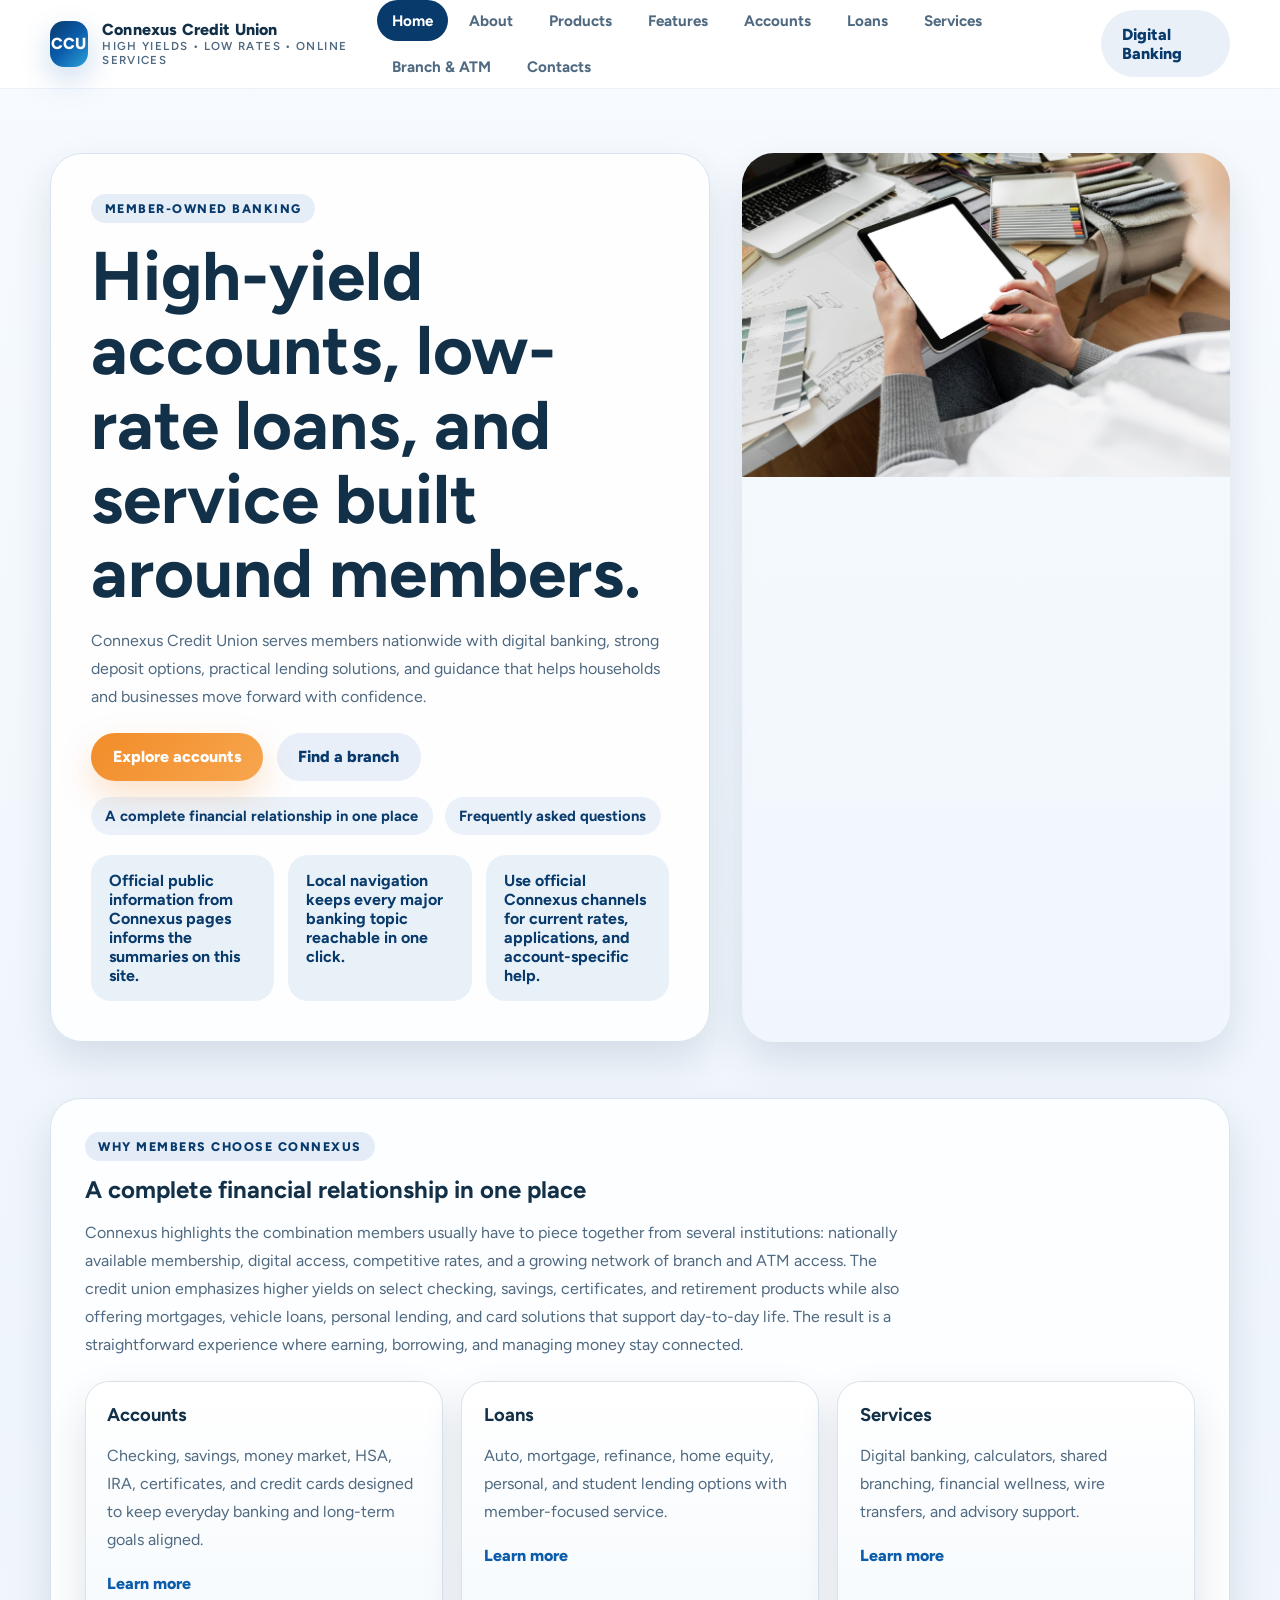
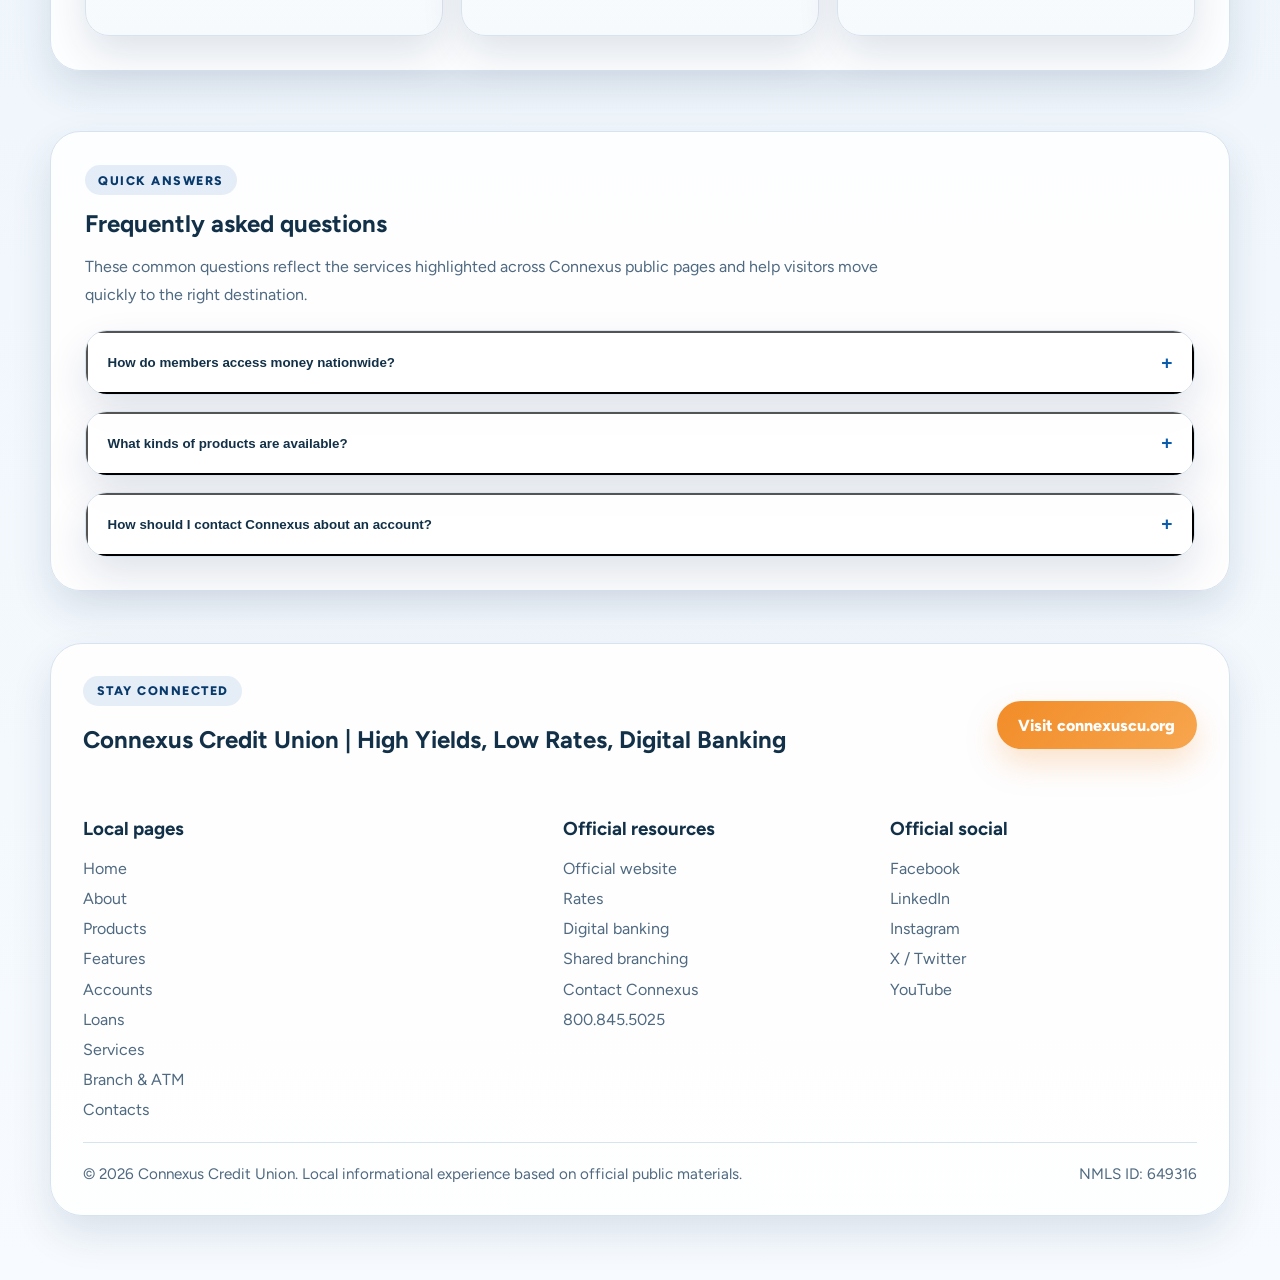
==== commit 6769b9e5: "fix: remove broken generated font stylesheets" ====
--- a/index.html
+++ b/index.html
@@ -8,8 +8,6 @@
   <link rel="preconnect" href="https://fonts.googleapis.com">
   <link rel="preconnect" href="https://fonts.gstatic.com" crossorigin>
   <link href="https://fonts.googleapis.com/css2?family=Figtree:wght@400;500;600;700;800&display=swap" rel="stylesheet">
-  <link href="css2.css" rel="stylesheet">
-  <link href="css2-1.css" rel="stylesheet">
   <link href="site.css" rel="stylesheet">
 </head>
 <body>
